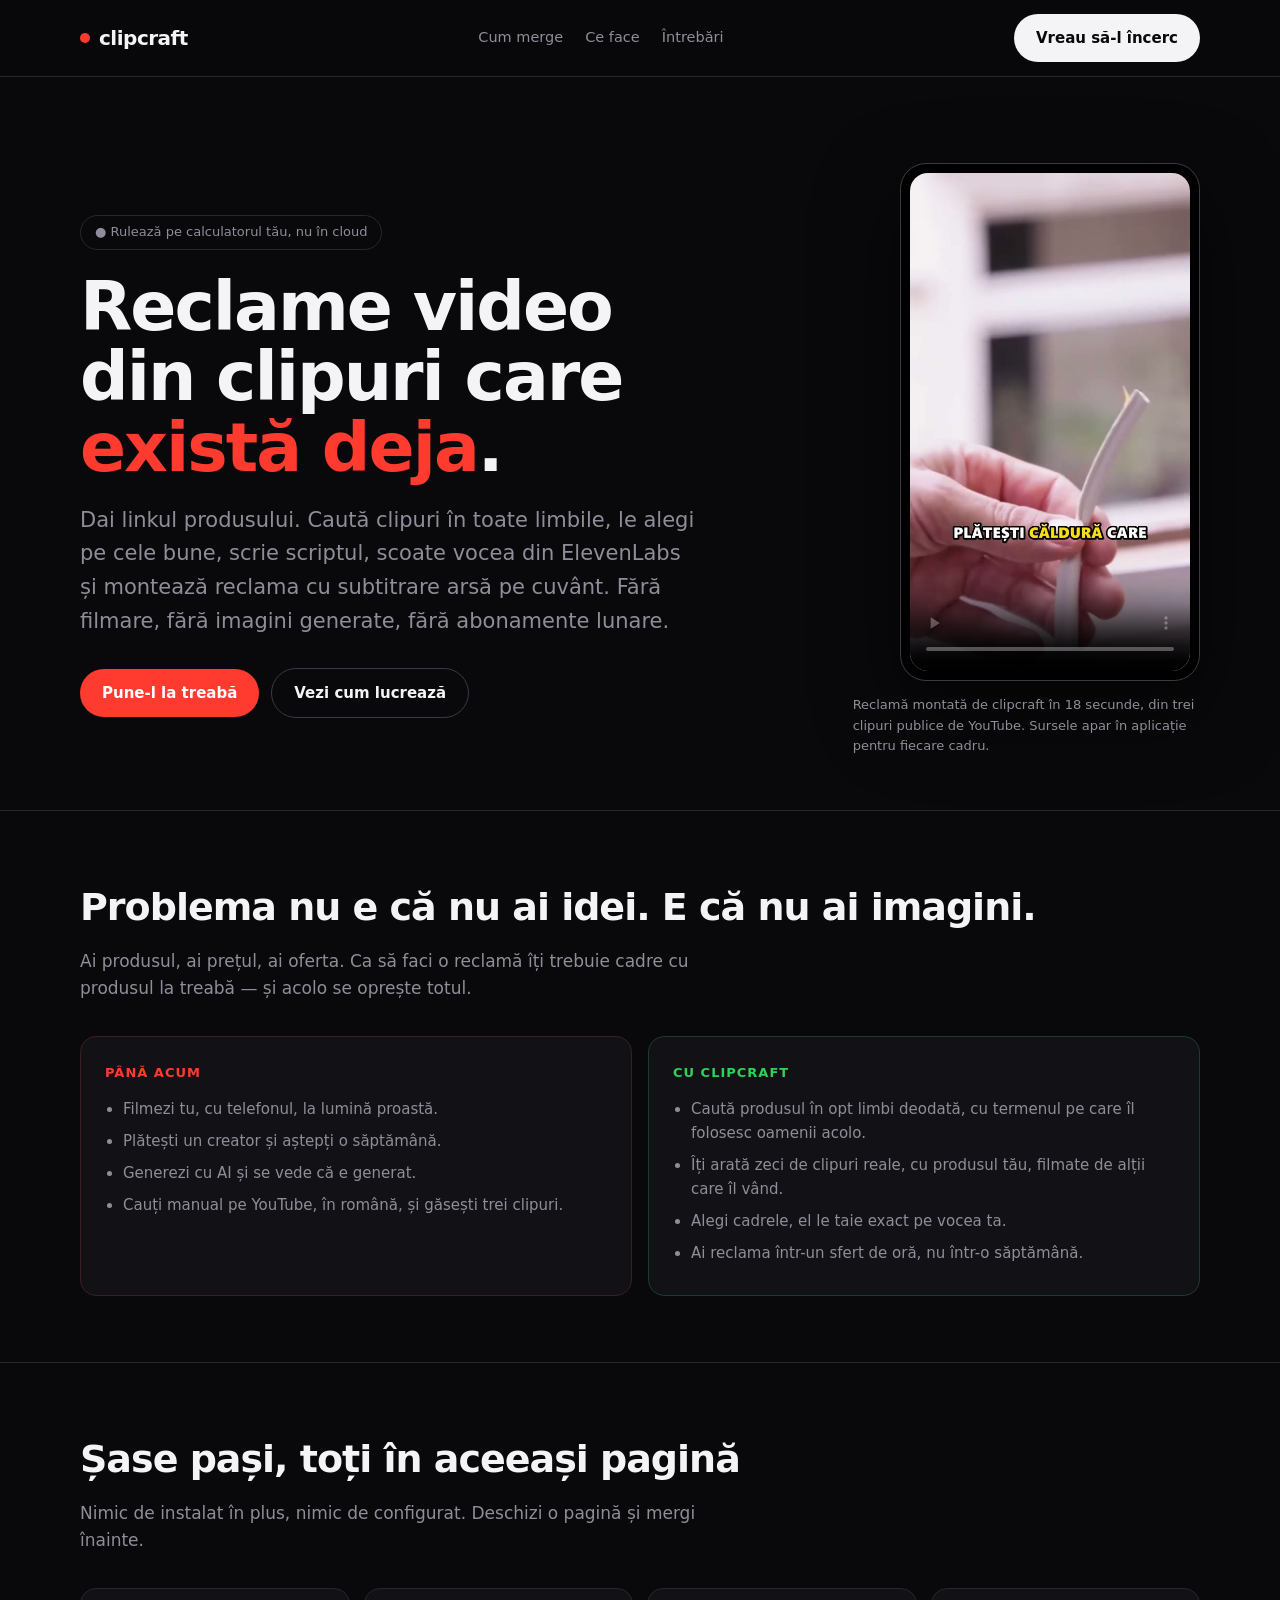
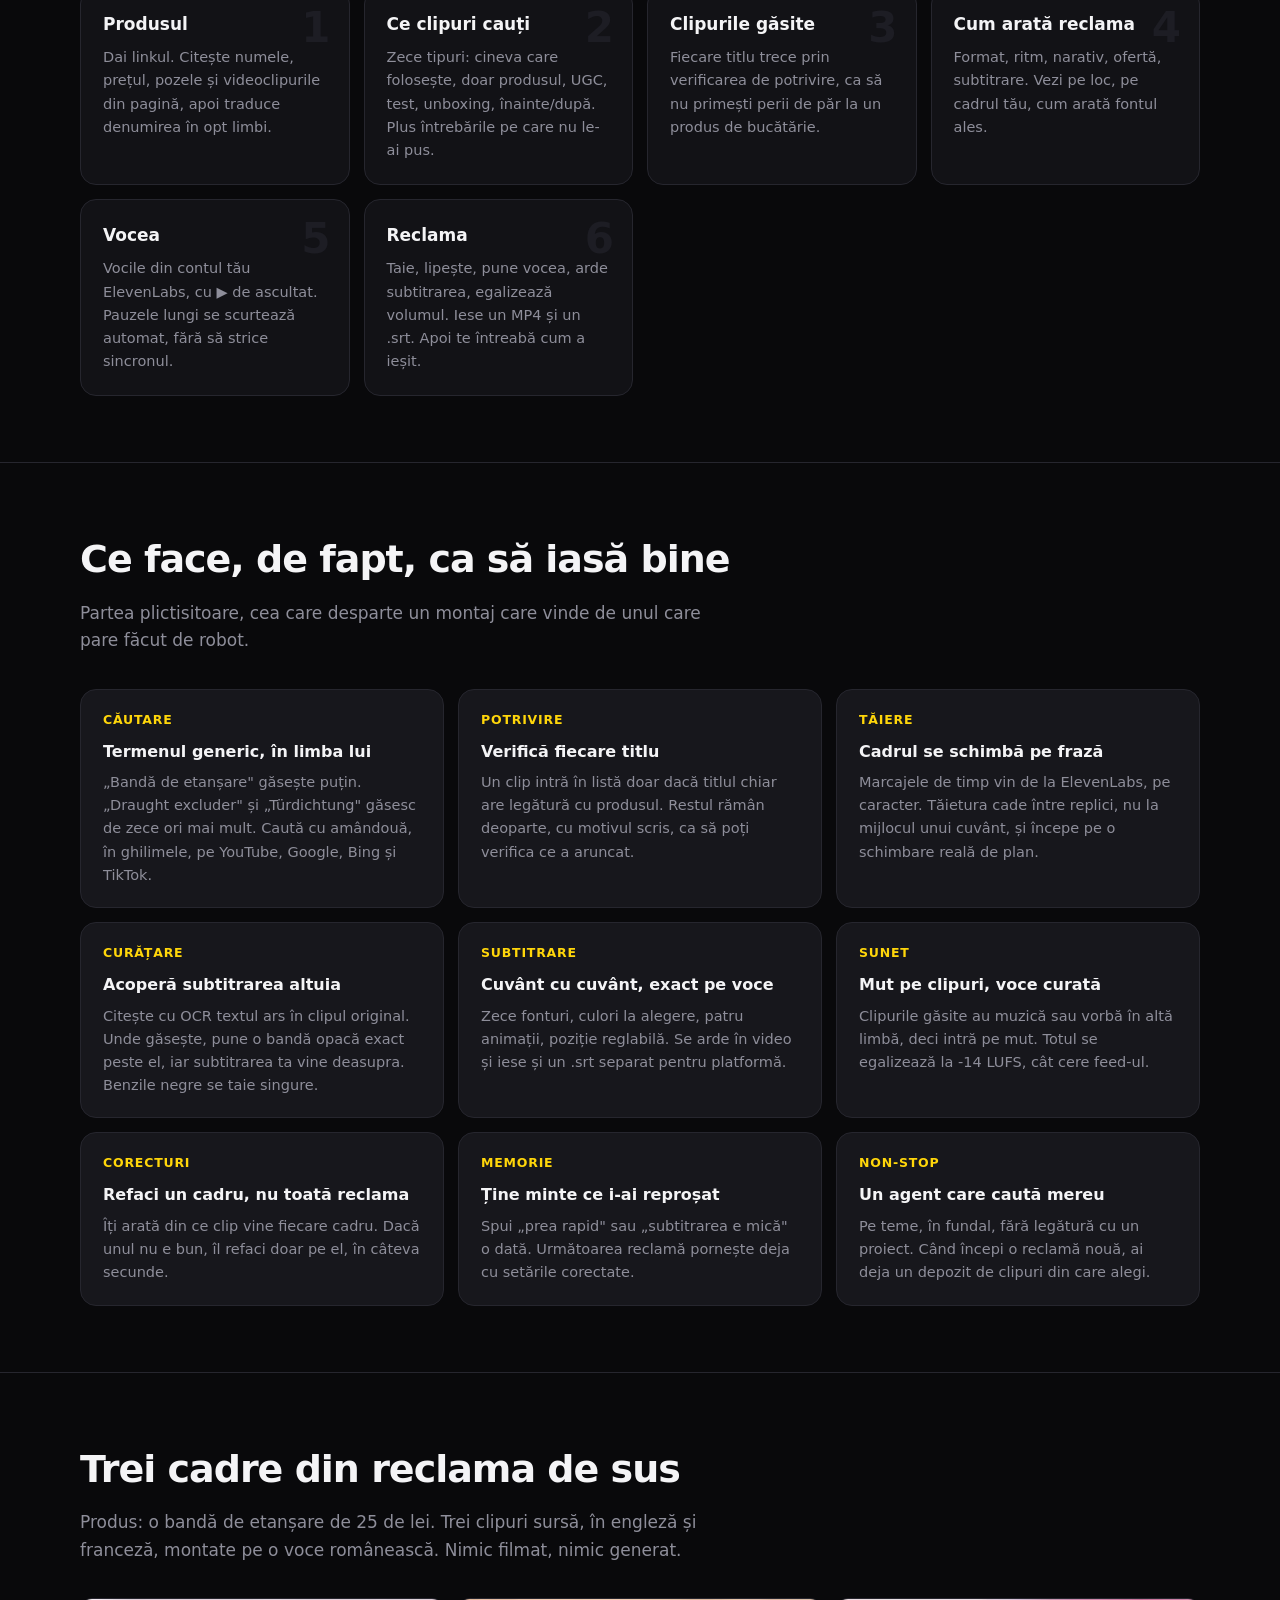
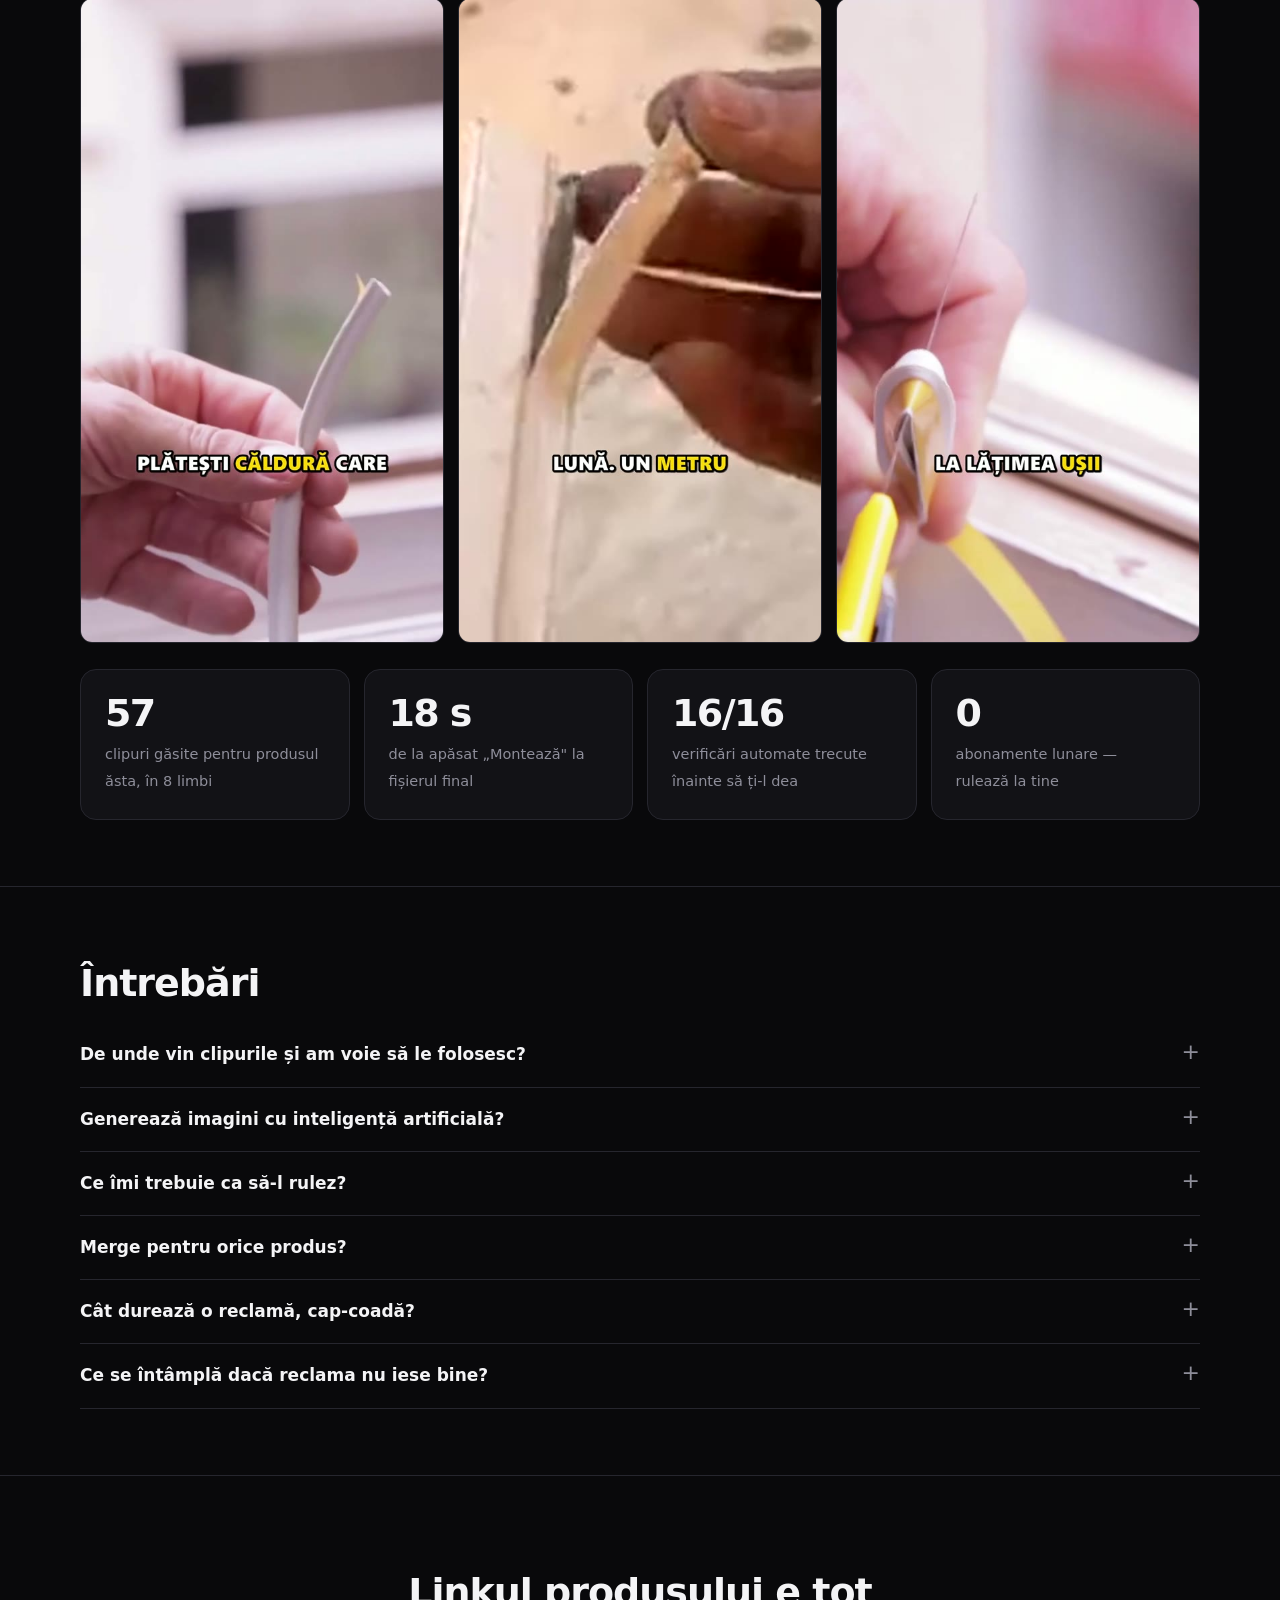
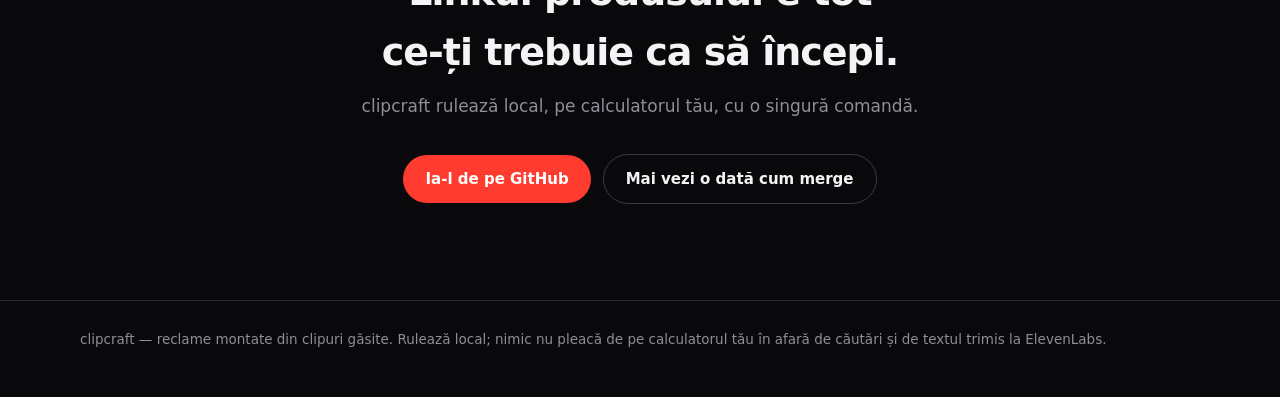
==== index.html @ 127b2d6b "Pagina de prezentare clipcraft Pagina statica: ce face aplicatia, cum merge in sase pasi, reclama de" ====
<!doctype html>
<html lang="ro">
<head>
<meta charset="utf-8" />
<meta name="viewport" content="width=device-width, initial-scale=1" />
<title>clipcraft — reclame video din clipuri care există deja</title>
<meta name="description" content="Dai linkul produsului. Caută clipuri în toate limbile, le alegi, scrie scriptul, scoate vocea din ElevenLabs și montează reclama cu subtitrare arsă. Nu generează imagini: taie și lipește ce există." />
<meta property="og:title" content="clipcraft — reclame video din clipuri care există deja" />
<meta property="og:description" content="De la linkul produsului la reclama montată, în câteva minute. Fără filmare, fără imagini generate." />
<meta property="og:type" content="website" />
<style>
  :root {
    --fundal: #09090b;
    --panou: #121216;
    --panou-2: #17171c;
    --linie: #26262e;
    --linie-tare: #3a3a46;
    --text: #f4f4f6;
    --mut: #8e8e9a;
    --accent: #ff3b30;
    --verde: #30d158;
    --galben: #ffd60a;
    --radius: 16px;
  }
  * { box-sizing: border-box; }
  html { scroll-behavior: smooth; }
  body {
    margin: 0;
    background: var(--fundal);
    color: var(--text);
    font-family: "Segoe UI", system-ui, -apple-system, sans-serif;
    font-size: 17px;
    line-height: 1.6;
    -webkit-font-smoothing: antialiased;
  }
  a { color: inherit; }
  .lat { width: min(1120px, 92vw); margin: 0 auto; }
  header {
    position: sticky; top: 0; z-index: 10;
    backdrop-filter: blur(12px);
    background: rgba(9, 9, 11, 0.82);
    border-bottom: 1px solid var(--linie);
  }
  .bara { display: flex; align-items: center; justify-content: space-between; padding: 14px 0; }
  .marca { font-weight: 800; font-size: 20px; letter-spacing: -0.5px; display: flex; align-items: center; gap: 9px; }
  .punct { width: 10px; height: 10px; border-radius: 50%; background: var(--accent); }
  .nav { display: flex; gap: 22px; font-size: 14.5px; color: var(--mut); }
  .nav a { text-decoration: none; }
  .nav a:hover { color: var(--text); }
  .buton {
    display: inline-block; background: var(--text); color: #09090b; text-decoration: none;
    padding: 12px 22px; border-radius: 999px; font-weight: 700; font-size: 15px; border: 0;
  }
  .buton.rosu { background: var(--accent); color: #fff; }
  .buton.gol { background: transparent; color: var(--text); border: 1px solid var(--linie-tare); }

  .erou { padding: 86px 0 40px; }
  .eticheta {
    display: inline-flex; align-items: center; gap: 8px; font-size: 13px; color: var(--mut);
    border: 1px solid var(--linie); border-radius: 999px; padding: 6px 14px; margin-bottom: 22px;
  }
  h1 {
    font-size: clamp(36px, 6.2vw, 68px); line-height: 1.04; letter-spacing: -2px;
    margin: 0 0 20px; font-weight: 800; max-width: 16ch;
  }
  h1 em { font-style: normal; color: var(--accent); }
  .subtitlu { font-size: clamp(17px, 2.2vw, 21px); color: var(--mut); max-width: 56ch; margin: 0 0 30px; }
  .actiuni { display: flex; gap: 12px; flex-wrap: wrap; align-items: center; }
  .erou-grid { display: grid; grid-template-columns: minmax(0, 1.15fr) minmax(0, 0.85fr); gap: 46px; align-items: center; }
  .telefon {
    border: 1px solid var(--linie-tare); border-radius: 26px; padding: 9px; background: #000;
    box-shadow: 0 30px 80px rgba(0, 0, 0, 0.6); max-width: 300px; margin-left: auto;
  }
  .telefon video { width: 100%; display: block; border-radius: 18px; background: #000; }

  section { padding: 66px 0; border-top: 1px solid var(--linie); }
  h2 { font-size: clamp(26px, 3.6vw, 38px); letter-spacing: -1px; margin: 0 0 10px; font-weight: 800; }
  .intro { color: var(--mut); max-width: 58ch; margin: 0 0 34px; }

  .fata-in-fata { display: grid; grid-template-columns: repeat(auto-fit, minmax(290px, 1fr)); gap: 16px; }
  .cutie { background: var(--panou); border: 1px solid var(--linie); border-radius: var(--radius); padding: 22px 24px; }
  .cutie.rea { border-color: #3b1f1f; }
  .cutie.buna { border-color: #1f3b26; }
  .cutie h3 { margin: 0 0 12px; font-size: 16px; letter-spacing: -0.2px; }
  .cutie ul { margin: 0; padding-left: 18px; color: var(--mut); font-size: 15px; }
  .cutie li { margin-bottom: 8px; }
  .semn { font-size: 13px; text-transform: uppercase; letter-spacing: 1px; font-weight: 700; }
  .rea .semn { color: var(--accent); }
  .buna .semn { color: var(--verde); }

  .pasi { display: grid; grid-template-columns: repeat(auto-fit, minmax(260px, 1fr)); gap: 14px; counter-reset: pas; }
  .pas { background: var(--panou); border: 1px solid var(--linie); border-radius: var(--radius); padding: 22px; position: relative; }
  .pas::before {
    counter-increment: pas; content: counter(pas);
    position: absolute; top: 18px; right: 20px; font-size: 42px; font-weight: 800;
    color: #1d1d24; letter-spacing: -2px; line-height: 1;
  }
  .pas h3 { margin: 0 0 8px; font-size: 17px; }
  .pas p { margin: 0; color: var(--mut); font-size: 14.5px; }

  .functii { display: grid; grid-template-columns: repeat(auto-fit, minmax(270px, 1fr)); gap: 14px; }
  .functie { background: var(--panou-2); border: 1px solid var(--linie); border-radius: var(--radius); padding: 20px 22px; }
  .functie h3 { margin: 0 0 7px; font-size: 16px; }
  .functie p { margin: 0; color: var(--mut); font-size: 14.5px; }
  .functie .cheie { color: var(--galben); font-size: 12.5px; text-transform: uppercase; letter-spacing: 0.8px; font-weight: 700; display: block; margin-bottom: 9px; }

  .cifre { display: grid; grid-template-columns: repeat(auto-fit, minmax(180px, 1fr)); gap: 14px; }
  .cifra { background: var(--panou); border: 1px solid var(--linie); border-radius: var(--radius); padding: 24px; }
  .cifra b { display: block; font-size: 38px; letter-spacing: -1.6px; font-weight: 800; line-height: 1; margin-bottom: 8px; }
  .cifra span { color: var(--mut); font-size: 14.5px; }

  .cadre { display: grid; grid-template-columns: repeat(auto-fit, minmax(170px, 1fr)); gap: 14px; }
  .cadre img { width: 100%; border-radius: 12px; border: 1px solid var(--linie); display: block; }

  details { border-bottom: 1px solid var(--linie); padding: 18px 0; }
  details summary { cursor: pointer; font-weight: 600; font-size: 17px; list-style: none; display: flex; justify-content: space-between; gap: 16px; }
  details summary::-webkit-details-marker { display: none; }
  details summary::after { content: "+"; color: var(--mut); font-weight: 400; font-size: 22px; line-height: 1; }
  details[open] summary::after { content: "–"; }
  details p { color: var(--mut); margin: 12px 0 0; max-width: 72ch; }

  .final { text-align: center; padding: 86px 0 96px; }
  .final h2 { max-width: 20ch; margin-inline: auto; }
  footer { border-top: 1px solid var(--linie); padding: 28px 0 46px; color: var(--mut); font-size: 13.5px; }
  .surse { color: var(--mut); font-size: 13px; margin-top: 14px; max-width: 42ch; margin-left: auto; }
  .surse a { color: #8fb4ff; }

  @media (max-width: 860px) {
    .erou-grid { grid-template-columns: 1fr; gap: 34px; }
    .telefon { margin: 0 auto; }
    .surse { margin-inline: auto; text-align: center; }
    .nav { display: none; }
  }
</style>
</head>
<body>

<header>
  <div class="lat bara">
    <div class="marca"><span class="punct"></span> clipcraft</div>
    <nav class="nav">
      <a href="#cum">Cum merge</a>
      <a href="#ce-face">Ce face</a>
      <a href="#intrebari">Întrebări</a>
    </nav>
    <a class="buton" href="#final">Vreau să-l încerc</a>
  </div>
</header>

<main>
  <div class="lat erou">
    <div class="erou-grid">
      <div>
        <span class="eticheta">● Rulează pe calculatorul tău, nu în cloud</span>
        <h1>Reclame video din clipuri care <em>există deja</em>.</h1>
        <p class="subtitlu">
          Dai linkul produsului. Caută clipuri în toate limbile, le alegi pe cele bune,
          scrie scriptul, scoate vocea din ElevenLabs și montează reclama cu subtitrare
          arsă pe cuvânt. Fără filmare, fără imagini generate, fără abonamente lunare.
        </p>
        <div class="actiuni">
          <a class="buton rosu" href="#final">Pune-l la treabă</a>
          <a class="buton gol" href="#cum">Vezi cum lucrează</a>
        </div>
      </div>
      <div>
        <div class="telefon">
          <video src="media/demo.mp4" controls playsinline preload="metadata" poster="media/cadru-1.0.jpg"></video>
        </div>
        <p class="surse">
          Reclamă montată de clipcraft în 18 secunde, din trei clipuri publice de YouTube.
          Sursele apar în aplicație pentru fiecare cadru.
        </p>
      </div>
    </div>
  </div>

  <section id="problema">
    <div class="lat">
      <h2>Problema nu e că nu ai idei. E că nu ai imagini.</h2>
      <p class="intro">
        Ai produsul, ai prețul, ai oferta. Ca să faci o reclamă îți trebuie cadre cu produsul la treabă —
        și acolo se oprește totul.
      </p>
      <div class="fata-in-fata">
        <div class="cutie rea">
          <h3><span class="semn">Până acum</span></h3>
          <ul>
            <li>Filmezi tu, cu telefonul, la lumină proastă.</li>
            <li>Plătești un creator și aștepți o săptămână.</li>
            <li>Generezi cu AI și se vede că e generat.</li>
            <li>Cauți manual pe YouTube, în română, și găsești trei clipuri.</li>
          </ul>
        </div>
        <div class="cutie buna">
          <h3><span class="semn">Cu clipcraft</span></h3>
          <ul>
            <li>Caută produsul în opt limbi deodată, cu termenul pe care îl folosesc oamenii acolo.</li>
            <li>Îți arată zeci de clipuri reale, cu produsul tău, filmate de alții care îl vând.</li>
            <li>Alegi cadrele, el le taie exact pe vocea ta.</li>
            <li>Ai reclama într-un sfert de oră, nu într-o săptămână.</li>
          </ul>
        </div>
      </div>
    </div>
  </section>

  <section id="cum">
    <div class="lat">
      <h2>Șase pași, toți în aceeași pagină</h2>
      <p class="intro">Nimic de instalat în plus, nimic de configurat. Deschizi o pagină și mergi înainte.</p>
      <div class="pasi">
        <div class="pas">
          <h3>Produsul</h3>
          <p>Dai linkul. Citește numele, prețul, pozele și videoclipurile din pagină, apoi traduce denumirea în opt limbi.</p>
        </div>
        <div class="pas">
          <h3>Ce clipuri cauți</h3>
          <p>Zece tipuri: cineva care folosește, doar produsul, UGC, test, unboxing, înainte/după. Plus întrebările pe care nu le-ai pus.</p>
        </div>
        <div class="pas">
          <h3>Clipurile găsite</h3>
          <p>Fiecare titlu trece prin verificarea de potrivire, ca să nu primești perii de păr la un produs de bucătărie.</p>
        </div>
        <div class="pas">
          <h3>Cum arată reclama</h3>
          <p>Format, ritm, narativ, ofertă, subtitrare. Vezi pe loc, pe cadrul tău, cum arată fontul ales.</p>
        </div>
        <div class="pas">
          <h3>Vocea</h3>
          <p>Vocile din contul tău ElevenLabs, cu ▶ de ascultat. Pauzele lungi se scurtează automat, fără să strice sincronul.</p>
        </div>
        <div class="pas">
          <h3>Reclama</h3>
          <p>Taie, lipește, pune vocea, arde subtitrarea, egalizează volumul. Iese un MP4 și un .srt. Apoi te întreabă cum a ieșit.</p>
        </div>
      </div>
    </div>
  </section>

  <section id="ce-face">
    <div class="lat">
      <h2>Ce face, de fapt, ca să iasă bine</h2>
      <p class="intro">Partea plictisitoare, cea care desparte un montaj care vinde de unul care pare făcut de robot.</p>
      <div class="functii">
        <div class="functie">
          <span class="cheie">Căutare</span>
          <h3>Termenul generic, în limba lui</h3>
          <p>„Bandă de etanșare" găsește puțin. „Draught excluder" și „Türdichtung" găsesc de zece ori mai mult. Caută cu amândouă, în ghilimele, pe YouTube, Google, Bing și TikTok.</p>
        </div>
        <div class="functie">
          <span class="cheie">Potrivire</span>
          <h3>Verifică fiecare titlu</h3>
          <p>Un clip intră în listă doar dacă titlul chiar are legătură cu produsul. Restul rămân deoparte, cu motivul scris, ca să poți verifica ce a aruncat.</p>
        </div>
        <div class="functie">
          <span class="cheie">Tăiere</span>
          <h3>Cadrul se schimbă pe frază</h3>
          <p>Marcajele de timp vin de la ElevenLabs, pe caracter. Tăietura cade între replici, nu la mijlocul unui cuvânt, și începe pe o schimbare reală de plan.</p>
        </div>
        <div class="functie">
          <span class="cheie">Curățare</span>
          <h3>Acoperă subtitrarea altuia</h3>
          <p>Citește cu OCR textul ars în clipul original. Unde găsește, pune o bandă opacă exact peste el, iar subtitrarea ta vine deasupra. Benzile negre se taie singure.</p>
        </div>
        <div class="functie">
          <span class="cheie">Subtitrare</span>
          <h3>Cuvânt cu cuvânt, exact pe voce</h3>
          <p>Zece fonturi, culori la alegere, patru animații, poziție reglabilă. Se arde în video și iese și un .srt separat pentru platformă.</p>
        </div>
        <div class="functie">
          <span class="cheie">Sunet</span>
          <h3>Mut pe clipuri, voce curată</h3>
          <p>Clipurile găsite au muzică sau vorbă în altă limbă, deci intră pe mut. Totul se egalizează la -14 LUFS, cât cere feed-ul.</p>
        </div>
        <div class="functie">
          <span class="cheie">Corecturi</span>
          <h3>Refaci un cadru, nu toată reclama</h3>
          <p>Îți arată din ce clip vine fiecare cadru. Dacă unul nu e bun, îl refaci doar pe el, în câteva secunde.</p>
        </div>
        <div class="functie">
          <span class="cheie">Memorie</span>
          <h3>Ține minte ce i-ai reproșat</h3>
          <p>Spui „prea rapid" sau „subtitrarea e mică" o dată. Următoarea reclamă pornește deja cu setările corectate.</p>
        </div>
        <div class="functie">
          <span class="cheie">Non-stop</span>
          <h3>Un agent care caută mereu</h3>
          <p>Pe teme, în fundal, fără legătură cu un proiect. Când începi o reclamă nouă, ai deja un depozit de clipuri din care alegi.</p>
        </div>
      </div>
    </div>
  </section>

  <section id="dovada">
    <div class="lat">
      <h2>Trei cadre din reclama de sus</h2>
      <p class="intro">
        Produs: o bandă de etanșare de 25 de lei. Trei clipuri sursă, în engleză și franceză,
        montate pe o voce românească. Nimic filmat, nimic generat.
      </p>
      <div class="cadre">
        <img src="media/cadru-1.0.jpg" alt="Prim-plan cu banda de etanșare în mână, cu subtitrare galbenă" />
        <img src="media/cadru-6.0.jpg" alt="Cadru din reclamă cu montajul benzii" />
        <img src="media/cadru-11.0.jpg" alt="Cadru cu tăierea benzii la lățimea ușii" />
      </div>
      <div class="cifre" style="margin-top:26px">
        <div class="cifra"><b>57</b><span>clipuri găsite pentru produsul ăsta, în 8 limbi</span></div>
        <div class="cifra"><b>18 s</b><span>de la apăsat „Montează" la fișierul final</span></div>
        <div class="cifra"><b>16/16</b><span>verificări automate trecute înainte să ți-l dea</span></div>
        <div class="cifra"><b>0</b><span>abonamente lunare — rulează la tine</span></div>
      </div>
    </div>
  </section>

  <section id="intrebari">
    <div class="lat">
      <h2>Întrebări</h2>
      <details>
        <summary>De unde vin clipurile și am voie să le folosesc?</summary>
        <p>
          De pe YouTube, TikTok, din pagina produsului tău sau de la furnizor, și din căutarea web.
          Clipurile aparțin celor care le-au filmat, iar aplicația îți arată mereu sursa și canalul
          pentru fiecare cadru folosit. Cel mai curat, în ordine: videoclipul furnizorului tău,
          ce filmezi singur, materialul pentru care ai primit acordul, apoi restul. Decizia rămâne a ta,
          dar nu o iei pe nevăzute.
        </p>
      </details>
      <details>
        <summary>Generează imagini cu inteligență artificială?</summary>
        <p>
          Nu. Taie și lipește clipuri care există. Singurul lucru generat e vocea, în ElevenLabs,
          cu vocea pe care o alegi tu din contul tău.
        </p>
      </details>
      <details>
        <summary>Ce îmi trebuie ca să-l rulez?</summary>
        <p>
          Node, ffmpeg și yt-dlp — care se instalează o dată — plus o cheie ElevenLabs pentru voce.
          Nu are nicio dependență de npm și nu trimite nimic în cloud: proiectele, clipurile și
          reclamele stau în folderul tău.
        </p>
      </details>
      <details>
        <summary>Merge pentru orice produs?</summary>
        <p>
          Merge bine pentru produse fizice care se văd la treabă: casă, curățenie, bucătărie, auto,
          grădină, animale, scule. Pentru servicii sau software nu are ce să filmeze nimeni, deci
          găsește puțin.
        </p>
      </details>
      <details>
        <summary>Cât durează o reclamă, cap-coadă?</summary>
        <p>
          Căutarea durează două–patru minute, în funcție de câte limbi alegi. Descărcarea clipurilor,
          sub un minut. Vocea, câteva secunde. Montajul, în jur de douăzeci de secunde. Restul timpului
          e al tău: alegi cadrele și scrii scriptul.
        </p>
      </details>
      <details>
        <summary>Ce se întâmplă dacă reclama nu iese bine?</summary>
        <p>
          Te întreabă. Dacă e un singur cadru prost, îl refaci doar pe el. Dacă nu e bună deloc,
          o reface toată, cu alte momente din aceleași clipuri. Iar ce i-ai reproșat rămâne notat și
          schimbă setările cu care pornește data viitoare.
        </p>
      </details>
    </div>
  </section>

  <section class="final" id="final">
    <div class="lat">
      <h2>Linkul produsului e tot ce-ți trebuie ca să începi.</h2>
      <p class="intro" style="margin-inline:auto">
        clipcraft rulează local, pe calculatorul tău, cu o singură comandă.
      </p>
      <div class="actiuni" style="justify-content:center">
        <a class="buton rosu" href="https://github.com/" rel="noreferrer">Ia-l de pe GitHub</a>
        <a class="buton gol" href="#cum">Mai vezi o dată cum merge</a>
      </div>
    </div>
  </section>
</main>

<footer>
  <div class="lat">
    clipcraft — reclame montate din clipuri găsite. Rulează local; nimic nu pleacă de pe calculatorul tău
    în afară de căutări și de textul trimis la ElevenLabs.
  </div>
</footer>

</body>
</html>
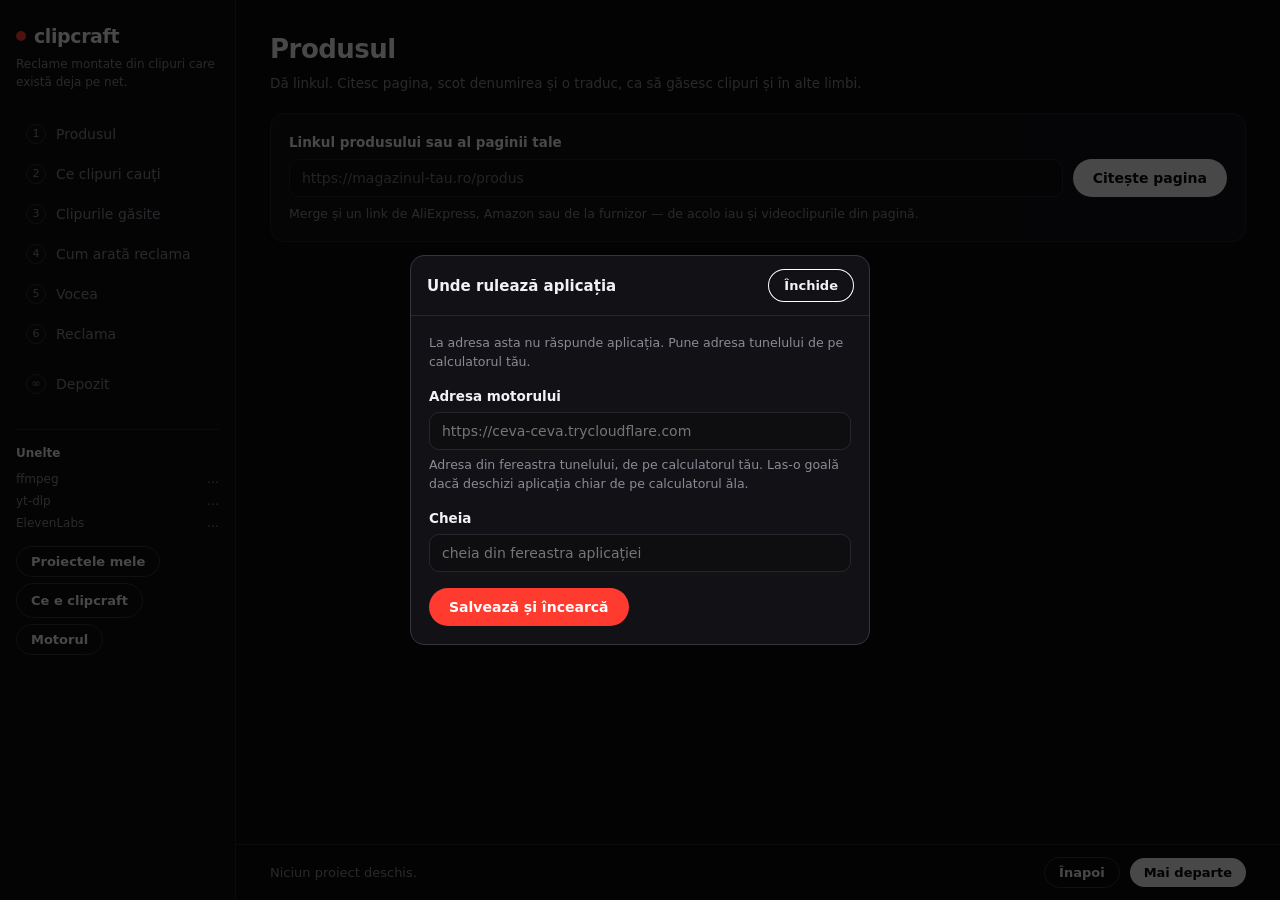
==== commit f9dd26b0: "Interfata aplicatiei, in loc de pagina de prezentare Vercel serveste acum interfata clipcraft, nu o " ====
--- a/index.html
+++ b/index.html
@@ -3,391 +3,504 @@
 <head>
 <meta charset="utf-8" />
 <meta name="viewport" content="width=device-width, initial-scale=1" />
-<title>clipcraft — reclame video din clipuri care există deja</title>
-<meta name="description" content="Dai linkul produsului. Caută clipuri în toate limbile, le alegi, scrie scriptul, scoate vocea din ElevenLabs și montează reclama cu subtitrare arsă. Nu generează imagini: taie și lipește ce există." />
-<meta property="og:title" content="clipcraft — reclame video din clipuri care există deja" />
-<meta property="og:description" content="De la linkul produsului la reclama montată, în câteva minute. Fără filmare, fără imagini generate." />
-<meta property="og:type" content="website" />
-<style>
-  :root {
-    --fundal: #09090b;
-    --panou: #121216;
-    --panou-2: #17171c;
-    --linie: #26262e;
-    --linie-tare: #3a3a46;
-    --text: #f4f4f6;
-    --mut: #8e8e9a;
-    --accent: #ff3b30;
-    --verde: #30d158;
-    --galben: #ffd60a;
-    --radius: 16px;
-  }
-  * { box-sizing: border-box; }
-  html { scroll-behavior: smooth; }
-  body {
-    margin: 0;
-    background: var(--fundal);
-    color: var(--text);
-    font-family: "Segoe UI", system-ui, -apple-system, sans-serif;
-    font-size: 17px;
-    line-height: 1.6;
-    -webkit-font-smoothing: antialiased;
-  }
-  a { color: inherit; }
-  .lat { width: min(1120px, 92vw); margin: 0 auto; }
-  header {
-    position: sticky; top: 0; z-index: 10;
-    backdrop-filter: blur(12px);
-    background: rgba(9, 9, 11, 0.82);
-    border-bottom: 1px solid var(--linie);
-  }
-  .bara { display: flex; align-items: center; justify-content: space-between; padding: 14px 0; }
-  .marca { font-weight: 800; font-size: 20px; letter-spacing: -0.5px; display: flex; align-items: center; gap: 9px; }
-  .punct { width: 10px; height: 10px; border-radius: 50%; background: var(--accent); }
-  .nav { display: flex; gap: 22px; font-size: 14.5px; color: var(--mut); }
-  .nav a { text-decoration: none; }
-  .nav a:hover { color: var(--text); }
-  .buton {
-    display: inline-block; background: var(--text); color: #09090b; text-decoration: none;
-    padding: 12px 22px; border-radius: 999px; font-weight: 700; font-size: 15px; border: 0;
-  }
-  .buton.rosu { background: var(--accent); color: #fff; }
-  .buton.gol { background: transparent; color: var(--text); border: 1px solid var(--linie-tare); }
-
-  .erou { padding: 86px 0 40px; }
-  .eticheta {
-    display: inline-flex; align-items: center; gap: 8px; font-size: 13px; color: var(--mut);
-    border: 1px solid var(--linie); border-radius: 999px; padding: 6px 14px; margin-bottom: 22px;
-  }
-  h1 {
-    font-size: clamp(36px, 6.2vw, 68px); line-height: 1.04; letter-spacing: -2px;
-    margin: 0 0 20px; font-weight: 800; max-width: 16ch;
-  }
-  h1 em { font-style: normal; color: var(--accent); }
-  .subtitlu { font-size: clamp(17px, 2.2vw, 21px); color: var(--mut); max-width: 56ch; margin: 0 0 30px; }
-  .actiuni { display: flex; gap: 12px; flex-wrap: wrap; align-items: center; }
-  .erou-grid { display: grid; grid-template-columns: minmax(0, 1.15fr) minmax(0, 0.85fr); gap: 46px; align-items: center; }
-  .telefon {
-    border: 1px solid var(--linie-tare); border-radius: 26px; padding: 9px; background: #000;
-    box-shadow: 0 30px 80px rgba(0, 0, 0, 0.6); max-width: 300px; margin-left: auto;
-  }
-  .telefon video { width: 100%; display: block; border-radius: 18px; background: #000; }
-
-  section { padding: 66px 0; border-top: 1px solid var(--linie); }
-  h2 { font-size: clamp(26px, 3.6vw, 38px); letter-spacing: -1px; margin: 0 0 10px; font-weight: 800; }
-  .intro { color: var(--mut); max-width: 58ch; margin: 0 0 34px; }
-
-  .fata-in-fata { display: grid; grid-template-columns: repeat(auto-fit, minmax(290px, 1fr)); gap: 16px; }
-  .cutie { background: var(--panou); border: 1px solid var(--linie); border-radius: var(--radius); padding: 22px 24px; }
-  .cutie.rea { border-color: #3b1f1f; }
-  .cutie.buna { border-color: #1f3b26; }
-  .cutie h3 { margin: 0 0 12px; font-size: 16px; letter-spacing: -0.2px; }
-  .cutie ul { margin: 0; padding-left: 18px; color: var(--mut); font-size: 15px; }
-  .cutie li { margin-bottom: 8px; }
-  .semn { font-size: 13px; text-transform: uppercase; letter-spacing: 1px; font-weight: 700; }
-  .rea .semn { color: var(--accent); }
-  .buna .semn { color: var(--verde); }
-
-  .pasi { display: grid; grid-template-columns: repeat(auto-fit, minmax(260px, 1fr)); gap: 14px; counter-reset: pas; }
-  .pas { background: var(--panou); border: 1px solid var(--linie); border-radius: var(--radius); padding: 22px; position: relative; }
-  .pas::before {
-    counter-increment: pas; content: counter(pas);
-    position: absolute; top: 18px; right: 20px; font-size: 42px; font-weight: 800;
-    color: #1d1d24; letter-spacing: -2px; line-height: 1;
-  }
-  .pas h3 { margin: 0 0 8px; font-size: 17px; }
-  .pas p { margin: 0; color: var(--mut); font-size: 14.5px; }
-
-  .functii { display: grid; grid-template-columns: repeat(auto-fit, minmax(270px, 1fr)); gap: 14px; }
-  .functie { background: var(--panou-2); border: 1px solid var(--linie); border-radius: var(--radius); padding: 20px 22px; }
-  .functie h3 { margin: 0 0 7px; font-size: 16px; }
-  .functie p { margin: 0; color: var(--mut); font-size: 14.5px; }
-  .functie .cheie { color: var(--galben); font-size: 12.5px; text-transform: uppercase; letter-spacing: 0.8px; font-weight: 700; display: block; margin-bottom: 9px; }
-
-  .cifre { display: grid; grid-template-columns: repeat(auto-fit, minmax(180px, 1fr)); gap: 14px; }
-  .cifra { background: var(--panou); border: 1px solid var(--linie); border-radius: var(--radius); padding: 24px; }
-  .cifra b { display: block; font-size: 38px; letter-spacing: -1.6px; font-weight: 800; line-height: 1; margin-bottom: 8px; }
-  .cifra span { color: var(--mut); font-size: 14.5px; }
-
-  .cadre { display: grid; grid-template-columns: repeat(auto-fit, minmax(170px, 1fr)); gap: 14px; }
-  .cadre img { width: 100%; border-radius: 12px; border: 1px solid var(--linie); display: block; }
-
-  details { border-bottom: 1px solid var(--linie); padding: 18px 0; }
-  details summary { cursor: pointer; font-weight: 600; font-size: 17px; list-style: none; display: flex; justify-content: space-between; gap: 16px; }
-  details summary::-webkit-details-marker { display: none; }
-  details summary::after { content: "+"; color: var(--mut); font-weight: 400; font-size: 22px; line-height: 1; }
-  details[open] summary::after { content: "–"; }
-  details p { color: var(--mut); margin: 12px 0 0; max-width: 72ch; }
-
-  .final { text-align: center; padding: 86px 0 96px; }
-  .final h2 { max-width: 20ch; margin-inline: auto; }
-  footer { border-top: 1px solid var(--linie); padding: 28px 0 46px; color: var(--mut); font-size: 13.5px; }
-  .surse { color: var(--mut); font-size: 13px; margin-top: 14px; max-width: 42ch; margin-left: auto; }
-  .surse a { color: #8fb4ff; }
-
-  @media (max-width: 860px) {
-    .erou-grid { grid-template-columns: 1fr; gap: 34px; }
-    .telefon { margin: 0 auto; }
-    .surse { margin-inline: auto; text-align: center; }
-    .nav { display: none; }
-  }
-</style>
+<title>clipcraft — reclame din clipuri găsite</title>
+<link rel="stylesheet" href="/static/stil.css" />
 </head>
 <body>
-
-<header>
-  <div class="lat bara">
+<div class="aplicatie">
+  <aside class="rail">
     <div class="marca"><span class="punct"></span> clipcraft</div>
-    <nav class="nav">
-      <a href="#cum">Cum merge</a>
-      <a href="#ce-face">Ce face</a>
-      <a href="#intrebari">Întrebări</a>
-    </nav>
-    <a class="buton" href="#final">Vreau să-l încerc</a>
+    <div class="marca-sub">Reclame montate din clipuri care există deja pe net.</div>
+
+    <ul class="pasi" id="pasi">
+      <li><button data-pas="produs"><span class="numar">1</span> Produsul</button></li>
+      <li><button data-pas="cautare"><span class="numar">2</span> Ce clipuri cauți</button></li>
+      <li><button data-pas="clipuri"><span class="numar">3</span> Clipurile găsite</button></li>
+      <li><button data-pas="montaj"><span class="numar">4</span> Cum arată reclama</button></li>
+      <li><button data-pas="voce"><span class="numar">5</span> Vocea</button></li>
+      <li><button data-pas="reclama"><span class="numar">6</span> Reclama</button></li>
+      <li style="margin-top:10px"><button data-pas="depozit"><span class="numar">∞</span> Depozit</button></li>
+    </ul>
+
+    <div class="rail-jos">
+      <div style="font-weight:600;color:var(--text);margin-bottom:6px">Unelte</div>
+      <div class="unealta"><span>ffmpeg</span><span id="u-ffmpeg">…</span></div>
+      <div class="unealta"><span>yt-dlp</span><span id="u-ytdlp">…</span></div>
+      <div class="unealta"><span>ElevenLabs</span><span id="u-11">…</span></div>
+      <div style="margin-top:12px;display:flex;gap:6px;flex-wrap:wrap"><button class="buton gol mic" id="b-proiecte">Proiectele mele</button><a class="buton gol mic" href="/prezentare" style="text-decoration:none">Ce e clipcraft</a><button class="buton gol mic" id="b-motor">Motorul</button></div>
+    </div>
+  </aside>
+
+  <main class="principal">
+    <!-- 1. PRODUSUL -->
+    <section class="sectiune activa" id="s-produs">
+      <h1>Produsul</h1>
+      <p class="sub">Dă linkul. Citesc pagina, scot denumirea și o traduc, ca să găsesc clipuri și în alte limbi.</p>
+
+      <div class="panou">
+        <label class="eticheta" for="url">Linkul produsului sau al paginii tale</label>
+        <div class="rand">
+          <input type="url" id="url" placeholder="https://magazinul-tau.ro/produs" style="flex:1;min-width:260px" />
+          <button class="buton" id="b-citeste">Citește pagina</button>
+        </div>
+        <p class="mut" style="margin:8px 0 0">Merge și un link de AliExpress, Amazon sau de la furnizor — de acolo iau și videoclipurile din pagină.</p>
+      </div>
+
+      <div id="card-produs"></div>
+
+      <div class="panou" id="panou-denumiri" style="display:none">
+        <h2>Denumirea produsului, în fiecare limbă</h2>
+        <p class="sub">Astea sunt cuvintele cu care caut. Corectează-le — un termen generic bun („draught excluder") aduce de zece ori mai multe clipuri decât numele comercial.</p>
+        <div id="denumiri"></div>
+        <div class="rand" style="margin-top:12px">
+          <select id="limba-noua" style="width:auto"></select>
+          <input type="text" id="termen-nou" placeholder="termenul în limba aleasă" style="flex:1;min-width:200px" />
+          <button class="buton gol mic" id="b-adauga-denumire">Adaugă</button>
+          <button class="buton gol mic" id="b-traduce">Traduce automat</button>
+        </div>
+      </div>
+    </section>
+
+    <!-- 2. CE CLIPURI CAUȚI -->
+    <section class="sectiune" id="s-cautare">
+      <h1>Ce fel de clipuri cauți</h1>
+      <p class="sub">Alege tipurile. Pentru fiecare tip caut separat, în fiecare limbă pe care o ai mai sus.</p>
+
+      <div class="panou">
+        <div class="carduri" id="tipuri"></div>
+      </div>
+
+      <div class="panou">
+        <h2>Întrebări pe care nu le-ai pus</h2>
+        <p class="sub">Nu se pot garanta dintr-un titlu, dar urcă în listă clipurile care se potrivesc și le ascund pe cele care clar nu.</p>
+        <div class="coloane c3">
+          <div>
+            <label class="eticheta" for="f-oameni">Oameni în cadru</label>
+            <select id="f-oameni">
+              <option value="">Nu contează</option>
+              <option value="cu">Cu oameni, să se vadă reacția</option>
+              <option value="fara">Fără oameni, doar produsul</option>
+            </select>
+          </div>
+          <div>
+            <label class="eticheta" for="f-orientare">Orientare</label>
+            <select id="f-orientare">
+              <option value="">Nu contează</option>
+              <option value="vertical">Vertical (telefon)</option>
+              <option value="orizontal">Orizontal (se taie la 9:16)</option>
+            </select>
+          </div>
+          <div>
+            <label class="eticheta" for="f-durata">Lungimea clipului sursă</label>
+            <select id="f-durata">
+              <option value="">Orice lungime</option>
+              <option value="scurt">Sub 1 minut</option>
+              <option value="mediu">1–5 minute</option>
+              <option value="lung">Peste 5 minute</option>
+            </select>
+          </div>
+          <div>
+            <label class="eticheta" for="f-loc">Unde se petrece</label>
+            <select id="f-loc">
+              <option value="">Nu contează</option>
+              <option value="casa">În casă</option>
+              <option value="afara">Afară</option>
+            </select>
+          </div>
+          <div>
+            <label class="eticheta" for="f-text">Text pe ecran</label>
+            <select id="f-text">
+              <option value="">Nu contează</option>
+              <option value="curat">Prefer curat, fără text și fără logo mare</option>
+            </select>
+          </div>
+          <div>
+            <label class="eticheta" for="f-vechime">Cât de recent</label>
+            <select id="f-vechime">
+              <option value="">Nu contează</option>
+              <option value="nou">Prefer clipuri noi</option>
+            </select>
+          </div>
+        </div>
+      </div>
+
+      <div class="panou">
+        <h2>Ca să nu-ți mai dau alt produs</h2>
+        <p class="sub">Verific fiecare titlu înainte să-l pun în listă. Aici îi spun ce trebuie să conțină și ce nu.</p>
+        <div class="coloane c2">
+          <div>
+            <label class="eticheta" for="c-obligatorii">Trebuie să apară <span class="optional">unul dintre ele</span></label>
+            <input type="text" id="c-obligatorii" placeholder="perie, scrubber, curatare" />
+          </div>
+          <div>
+            <label class="eticheta" for="c-interzise">Nu are voie să apară</label>
+            <input type="text" id="c-interzise" placeholder="par, hair, covoare, masina" />
+          </div>
+        </div>
+        <label class="eticheta" for="c-prag">Cât de strict <span class="mono" id="et-prag"></span></label>
+        <input type="range" id="c-prag" min="0" max="80" step="5" />
+        <p class="mut">Strict = mai puține clipuri, dar toate despre produsul tău. Larg = mai multe, cu gunoi printre ele.</p>
+      </div>
+
+      <div class="panou">
+        <label class="eticheta">Unde caut</label>
+        <div class="pastile" id="surse"></div>
+        <p class="mut" style="margin:10px 0 0">Facebook Ad Library, Instagram și alte surse închise le aduce Claude, cu <code>cli.mjs adauga-clipuri</code>. Apar în aceeași listă.</p>
+        <div class="rand" style="margin-top:14px">
+          <button class="buton rosu" id="b-cauta">Caută clipuri</button>
+          <span class="mut" id="estimare-cautare"></span>
+        </div>
+        <div id="progres-cautare" style="display:none">
+          <div class="bara"><i style="width:0%"></i></div>
+          <div class="jurnal"></div>
+        </div>
+      </div>
+    </section>
+
+    <!-- 3. CLIPURILE -->
+    <section class="sectiune" id="s-clipuri">
+      <h1>Clipurile găsite</h1>
+      <p class="sub" id="sub-clipuri">Alege-le pe cele care intră în reclamă. Ordinea în care le alegi e ordinea din montaj.</p>
+
+      <div class="filtre">
+        <select id="fc-sursa"><option value="">Toate sursele</option></select>
+        <select id="fc-limba"><option value="">Toate limbile</option></select>
+        <select id="fc-tip"><option value="">Toate tipurile</option></select>
+        <select id="fc-sortare">
+          <option value="scor">Sortare: cât de potrivit</option>
+          <option value="vizualizari">Sortare: vizualizări</option>
+          <option value="durata">Sortare: durată</option>
+        </select>
+        <label class="pastila mica"><input type="checkbox" id="fc-alese" /> doar alesele</label>
+        <span class="mut" id="numar-clipuri"></span>
+      </div>
+
+      <div class="clipuri" id="lista-clipuri"></div>
+      <p class="semn-drept">Clipurile aparțin celor care le-au filmat. Vezi sursa și canalul pe fiecare card; tu decizi ce folosești într-o reclamă plătită.</p>
+    </section>
+
+    <!-- 4. MONTAJUL -->
+    <section class="sectiune" id="s-montaj">
+      <h1>Cum arată reclama</h1>
+      <p class="sub">Aici nu se generează imagini. Se taie clipurile alese pe vocea ta, în ritmul ales.</p>
+
+      <div class="panou">
+        <div class="coloane c4">
+          <div>
+            <label class="eticheta" for="b-format">Format</label>
+            <select id="b-format"></select>
+          </div>
+          <div>
+            <label class="eticheta" for="b-ritm">Ritm</label>
+            <select id="b-ritm"></select>
+          </div>
+          <div>
+            <label class="eticheta" for="b-incadrare">Încadrare</label>
+            <select id="b-incadrare">
+              <option value="taie">Taie la format (plin ecran)</option>
+              <option value="fundal-blurat">Fundal blurat, clipul întreg</option>
+            </select>
+          </div>
+          <div>
+            <label class="eticheta" for="b-durata">Durata țintă <span class="optional">secunde</span></label>
+            <input type="number" id="b-durata" min="8" max="60" step="1" />
+          </div>
+        </div>
+      </div>
+
+      <div class="panou">
+        <h2>Narativul</h2>
+        <p class="sub">Unghiul poveștii. Dacă nu alegi, merge pe problemă → soluție.</p>
+        <div class="carduri" id="narative"></div>
+      </div>
+
+      <div class="panou">
+        <label class="eticheta">Cum începe reclama</label>
+        <div class="pastile" id="hookuri"></div>
+
+        <label class="eticheta">Oferta din magazin <span class="optional">opțional</span></label>
+        <div class="pastile" id="oferte"></div>
+        <input type="text" id="b-oferta-proprie" placeholder="sau scrie tu oferta: -30% până duminică" style="margin-top:8px" />
+        <p class="mut" style="margin:8px 0 0">Bifează doar ofertele reale. Prețul nu e spus în voce.</p>
+      </div>
+
+      <div class="panou">
+        <h2>Sunetul</h2>
+        <div class="coloane c3">
+          <div>
+            <label class="eticheta" for="b-sunet">Sunetul din clipuri</label>
+            <select id="b-sunet">
+              <option value="tacut">Tăcut de tot (recomandat)</option>
+              <option value="sub-voce">Ușor, sub voce</option>
+              <option value="pastrat">Păstrat, se aude</option>
+            </select>
+          </div>
+          <div>
+            <label class="eticheta" for="b-pauze">Pauzele din voce</label>
+            <select id="b-pauze"></select>
+          </div>
+          <div>
+            <label class="eticheta" for="b-muzica">Muzică</label>
+            <select id="b-muzica"><option value="fara">Fără muzică</option></select>
+          </div>
+        </div>
+        <p class="mut" style="margin:8px 0 0">Clipurile găsite au sunetul lor, în altă limbă sau cu muzică — de aia implicit sunt pe mut. Pui fișiere .mp3 în folderul <code>muzica\</code> și apar aici.</p>
+      </div>
+
+      <div class="panou">
+        <h2>Curățarea clipurilor</h2>
+        <div class="pastile">
+          <label class="pastila"><input type="checkbox" id="b-acopera" /> Acoperă subtitrarea arsă din original</label>
+          <label class="pastila"><input type="checkbox" id="b-benzi" /> Taie benzile negre</label>
+          <label class="pastila"><input type="checkbox" id="b-miscare" /> Mișcare lentă în cadrele statice</label>
+        </div>
+        <p class="mut" style="margin:10px 0 0">Caut text ars în fiecare clip descărcat. Unde găsesc, pun o bandă opacă exact peste el, iar subtitrarea noastră vine deasupra.</p>
+      </div>
+
+      <div class="panou">
+        <h2>Subtitrarea (CC)</h2>
+        <p class="sub">Se arde în video și iese și un .srt separat. Momentele vin de la ElevenLabs, deci sunt exacte pe cuvânt.</p>
+        <div class="rezultat" style="grid-template-columns:minmax(0,1fr) minmax(0,260px)">
+          <div>
+            <div class="coloane c3">
+              <div>
+                <label class="eticheta" for="b-sub-stil">Preset</label>
+                <select id="b-sub-stil"></select>
+              </div>
+              <div>
+                <label class="eticheta" for="b-sub-font">Font</label>
+                <select id="b-sub-font"></select>
+              </div>
+              <div>
+                <label class="eticheta" for="b-sub-animatie">Animație</label>
+                <select id="b-sub-animatie"></select>
+              </div>
+              <div>
+                <label class="eticheta" for="b-sub-marime">Mărime <span class="mono" id="et-marime"></span></label>
+                <input type="range" id="b-sub-marime" min="40" max="130" step="2" />
+              </div>
+              <div>
+                <label class="eticheta" for="b-sub-pozitie">Înălțime pe ecran <span class="mono" id="eticheta-pozitie"></span></label>
+                <input type="range" id="b-sub-pozitie" min="20" max="92" step="1" />
+              </div>
+              <div>
+                <label class="eticheta" for="b-sub-cuvinte">Cuvinte pe replică <span class="mono" id="et-cuvinte"></span></label>
+                <input type="range" id="b-sub-cuvinte" min="1" max="9" step="1" />
+              </div>
+              <div>
+                <label class="eticheta" for="b-sub-culoare">Culoarea textului</label>
+                <input type="color" id="b-sub-culoare" style="height:40px;padding:4px" />
+              </div>
+              <div>
+                <label class="eticheta" for="b-sub-activ">Culoarea cuvântului rostit</label>
+                <input type="color" id="b-sub-activ" style="height:40px;padding:4px" />
+              </div>
+              <div>
+                <label class="eticheta" for="b-sub-contur">Contur <span class="mono" id="et-contur"></span></label>
+                <input type="range" id="b-sub-contur" min="0" max="14" step="1" />
+              </div>
+            </div>
+            <div class="pastile" style="margin-top:14px">
+              <label class="pastila"><input type="checkbox" id="b-sub-activa" /> subtitrare pornită</label>
+              <label class="pastila"><input type="checkbox" id="b-sub-caps" /> MAJUSCULE</label>
+              <label class="pastila"><input type="checkbox" id="b-sub-cuvant" /> cuvânt cu cuvânt</label>
+              <label class="pastila"><input type="checkbox" id="b-sub-cutie" /> bară în spate</label>
+            </div>
+          </div>
+          <div>
+            <label class="eticheta">Cum arată, pe cadrul tău</label>
+            <img id="previz-sub" alt="" style="width:100%;border-radius:10px;border:1px solid var(--linie);background:#000;min-height:180px;object-fit:contain" />
+            <button class="buton gol mic" id="b-previz" style="margin-top:8px">Arată-mi din nou</button>
+            <p class="mut" id="previz-stare"></p>
+          </div>
+        </div>
+      </div>
+
+      <div class="panou">
+        <h2>Ce vrei să scoatem în evidență <span class="optional">opțional</span></h2>
+        <div class="coloane c2">
+          <div><label class="eticheta" for="b-public">Publicul</label><input type="text" id="b-public" placeholder="femei de 40+ cu casă la curte" /></div>
+          <div><label class="eticheta" for="b-problema">Problema principală</label><input type="text" id="b-problema" placeholder="trage aerul pe sub ușă" /></div>
+          <div><label class="eticheta" for="b-accent">Accent pe</label><input type="text" id="b-accent" placeholder="se montează în două minute" /></div>
+          <div><label class="eticheta" for="b-cta">Finalul (CTA)</label><input type="text" id="b-cta" placeholder="Link în descriere." /></div>
+        </div>
+        <label class="eticheta" for="b-arata">Trebuie neapărat să se vadă</label>
+        <textarea id="b-arata" placeholder="banda montată pe ușă, prim-plan"></textarea>
+        <label class="eticheta" for="b-evita">Nu voie — cuvinte sau afirmații</label>
+        <textarea id="b-evita" placeholder="livrare rapidă&#10;numele concurenței"></textarea>
+      </div>
+
+      <div class="panou">
+        <h2>Scriptul</h2>
+        <p class="sub">O replică pe linie. Fiecare replică primește cadrul ei, deci ordinea replicilor e ordinea imaginilor.</p>
+        <div class="pastile" style="margin-bottom:10px">
+          <button class="pastila" id="b-script-auto">Scrie-l aplicația</button>
+          <button class="pastila" id="b-script-claude">Îl scrie Claude</button>
+        </div>
+        <textarea id="script" style="min-height:150px" placeholder="Plătești căldură care iese pe sub ușă.&#10;Un metru de bandă rezolvă tot.&#10;Link în descriere."></textarea>
+        <div class="rand" style="margin-top:10px">
+          <button class="buton gol mic" id="b-salveaza-script">Salvează scriptul</button>
+          <span class="mut" id="verificare-script"></span>
+        </div>
+      </div>
+    </section>
+
+    <!-- 5. VOCEA -->
+    <section class="sectiune" id="s-voce">
+      <h1>Vocea</h1>
+      <p class="sub">Apasă ▶ ca să asculți cum sună. Vocile active sunt cele pe care le-ai păstrat în cont.</p>
+
+      <div class="panou">
+        <div class="rand intre" style="margin-bottom:12px">
+          <div class="pastile">
+            <button class="pastila aleasa" data-filtru-voce="active">Doar active</button>
+            <button class="pastila" data-filtru-voce="ro">Românești</button>
+            <button class="pastila" data-filtru-voce="toate">Toate</button>
+          </div>
+          <button class="buton gol mic" id="b-reimprospateaza-voci">Reîncarcă din ElevenLabs</button>
+        </div>
+        <div class="voci" id="voci"></div>
+      </div>
+
+      <div class="panou">
+        <h2>Cum vorbește</h2>
+        <div class="coloane c4">
+          <div>
+            <label class="eticheta" for="v-model">Model</label>
+            <select id="v-model"></select>
+          </div>
+          <div>
+            <label class="eticheta">Stabilitate <span class="mono" id="et-stabilitate"></span></label>
+            <input type="range" id="v-stabilitate" min="0" max="100" step="1" />
+          </div>
+          <div>
+            <label class="eticheta">Asemănare <span class="mono" id="et-asemanare"></span></label>
+            <input type="range" id="v-asemanare" min="0" max="100" step="1" />
+          </div>
+          <div>
+            <label class="eticheta">Expresivitate <span class="mono" id="et-stil"></span></label>
+            <input type="range" id="v-stil" min="0" max="100" step="1" />
+          </div>
+        </div>
+        <div class="rand" style="margin-top:16px">
+          <button class="buton rosu" id="b-voce">Generează vocea</button>
+          <audio id="audio-voce" controls style="display:none;flex:1;min-width:220px"></audio>
+          <span class="mut" id="stare-voce"></span>
+        </div>
+      </div>
+    </section>
+
+    <!-- 6. RECLAMA -->
+    <section class="sectiune" id="s-reclama">
+      <h1>Reclama</h1>
+      <p class="sub">Descarc clipurile alese, le tai pe voce, ard subtitrarea și egalizez volumul.</p>
+
+      <div class="panou">
+        <div class="rand">
+          <button class="buton rosu" id="b-monteaza">Montează reclama</button>
+          <button class="buton gol" id="b-descarca-clipuri">Doar descarcă clipurile</button>
+          <span class="eticheta-stare" id="eticheta-stare">neînceput</span>
+        </div>
+        <div class="bara" style="margin-top:14px"><i id="bara-montaj" style="width:0%"></i></div>
+        <div class="jurnal" id="jurnal-montaj">Jurnalul apare aici.</div>
+      </div>
+
+      <div id="rezultat"></div>
+
+      <div class="panou" id="panou-feedback" style="display:none">
+        <h2>Cum a ieșit?</h2>
+        <p class="sub">Spune-mi pe față. Ce-mi zici aici schimbă și reclama asta, și setările cu care pornește următoarea.</p>
+        <div class="pastile">
+          <button class="buton rosu mic" id="b-fb-bun">E bună, o iau așa</button>
+          <button class="buton gol mic" id="b-fb-cadru">Un cadru nu e bun</button>
+          <button class="buton gol mic" id="b-fb-tot">N-a ieșit, mai încearcă</button>
+        </div>
+
+        <div id="fb-detalii" style="display:none;margin-top:16px">
+          <label class="eticheta">Ce anume n-a mers? <span class="optional">bifează tot ce se potrivește</span></label>
+          <div class="pastile" id="fb-motive"></div>
+          <label class="eticheta" for="fb-text">Spune-mi mai exact <span class="optional">opțional, dar ajută cel mai mult</span></label>
+          <textarea id="fb-text" placeholder="ex. cadrul 2 arată alt produs; vocea sună a robot la final; prea multe tăieturi la început"></textarea>
+          <div class="rand" style="margin-top:10px">
+            <button class="buton" id="b-fb-trimite">Trimite și refă</button>
+            <span class="mut" id="fb-stare"></span>
+          </div>
+        </div>
+
+        <div id="fb-cadre" style="display:none;margin-top:16px">
+          <label class="eticheta">Care cadru? Apasă pe el și îl refac doar pe ăla.</label>
+          <div class="clipuri" id="lista-cadre"></div>
+        </div>
+      </div>
+    </section>
+      <!-- DEPOZIT -->
+    <section class="sectiune" id="s-depozit">
+      <h1>Depozit</h1>
+      <p class="sub">Agentul caută non-stop, pe teme, fără legătură cu un proiect anume. Ce găsește stă aici până îți trebuie.</p>
+
+      <div class="panou">
+        <div class="rand intre">
+          <div>
+            <div class="rand" style="gap:8px">
+              <span class="eticheta-stare" id="stare-agent">oprit</span>
+              <span class="mut" id="rezumat-agent"></span>
+            </div>
+          </div>
+          <div class="rand">
+            <select id="veghe-pauza" style="width:auto">
+              <option value="10">la 10 minute</option>
+              <option value="20" selected>la 20 de minute</option>
+              <option value="60">la o oră</option>
+              <option value="180">la 3 ore</option>
+            </select>
+            <button class="buton mic" id="b-veghe">Pornește agentul</button>
+            <button class="buton gol mic" id="b-veghe-acum">Caută o dată acum</button>
+          </div>
+        </div>
+        <div class="jurnal" id="jurnal-agent" style="margin-top:12px">Niciun jurnal încă.</div>
+      </div>
+
+      <div class="filtre">
+        <select id="dep-tema"><option value="">Toate temele</option></select>
+        <label class="pastila mica"><input type="checkbox" id="dep-noi" /> doar nefolosite</label>
+        <button class="buton gol mic" id="b-dep-trimite">Trimite alesele în proiectul deschis</button>
+        <span class="mut" id="dep-numar"></span>
+      </div>
+
+      <div class="clipuri" id="lista-depozit"></div>
+    </section>
+  </main>
+</div>
+
+<div class="bara-jos">
+  <div class="stare" id="stare-jos">Niciun proiect deschis.</div>
+  <div class="rand">
+    <button class="buton gol mic" id="b-inapoi">Înapoi</button>
+    <button class="buton mic" id="b-inainte">Mai departe</button>
   </div>
-</header>
-
-<main>
-  <div class="lat erou">
-    <div class="erou-grid">
-      <div>
-        <span class="eticheta">● Rulează pe calculatorul tău, nu în cloud</span>
-        <h1>Reclame video din clipuri care <em>există deja</em>.</h1>
-        <p class="subtitlu">
-          Dai linkul produsului. Caută clipuri în toate limbile, le alegi pe cele bune,
-          scrie scriptul, scoate vocea din ElevenLabs și montează reclama cu subtitrare
-          arsă pe cuvânt. Fără filmare, fără imagini generate, fără abonamente lunare.
-        </p>
-        <div class="actiuni">
-          <a class="buton rosu" href="#final">Pune-l la treabă</a>
-          <a class="buton gol" href="#cum">Vezi cum lucrează</a>
-        </div>
-      </div>
-      <div>
-        <div class="telefon">
-          <video src="media/demo.mp4" controls playsinline preload="metadata" poster="media/cadru-1.0.jpg"></video>
-        </div>
-        <p class="surse">
-          Reclamă montată de clipcraft în 18 secunde, din trei clipuri publice de YouTube.
-          Sursele apar în aplicație pentru fiecare cadru.
-        </p>
-      </div>
+</div>
+
+<dialog id="dialog">
+  <div class="cap"><strong id="dialog-titlu">Previzualizare</strong><button class="buton gol mic" id="b-inchide-dialog">Închide</button></div>
+  <div class="corp" id="dialog-corp"></div>
+</dialog>
+
+<dialog id="dialog-motor" style="max-width:min(460px,92vw)">
+  <div class="cap"><strong>Unde rulează aplicația</strong><button class="buton gol mic" id="b-motor-inchide">Închide</button></div>
+  <div class="corp" style="padding:18px">
+    <p class="mut" id="motor-mesaj" style="margin-top:0"></p>
+    <label class="eticheta" for="motor-baza">Adresa motorului</label>
+    <input type="text" id="motor-baza" autocomplete="off" autocapitalize="off" spellcheck="false" placeholder="https://ceva-ceva.trycloudflare.com" />
+    <p class="mut" style="margin:6px 0 0">Adresa din fereastra tunelului, de pe calculatorul tău. Las-o goală dacă deschizi aplicația chiar de pe calculatorul ăla.</p>
+    <label class="eticheta" for="motor-cheie">Cheia</label>
+    <input type="text" id="motor-cheie" autocomplete="off" autocapitalize="off" spellcheck="false" placeholder="cheia din fereastra aplicației" />
+    <div class="rand" style="margin-top:16px">
+      <button class="buton rosu" id="b-motor-salveaza">Salvează și încearcă</button>
+      <span class="mut" id="motor-stare"></span>
     </div>
   </div>
-
-  <section id="problema">
-    <div class="lat">
-      <h2>Problema nu e că nu ai idei. E că nu ai imagini.</h2>
-      <p class="intro">
-        Ai produsul, ai prețul, ai oferta. Ca să faci o reclamă îți trebuie cadre cu produsul la treabă —
-        și acolo se oprește totul.
-      </p>
-      <div class="fata-in-fata">
-        <div class="cutie rea">
-          <h3><span class="semn">Până acum</span></h3>
-          <ul>
-            <li>Filmezi tu, cu telefonul, la lumină proastă.</li>
-            <li>Plătești un creator și aștepți o săptămână.</li>
-            <li>Generezi cu AI și se vede că e generat.</li>
-            <li>Cauți manual pe YouTube, în română, și găsești trei clipuri.</li>
-          </ul>
-        </div>
-        <div class="cutie buna">
-          <h3><span class="semn">Cu clipcraft</span></h3>
-          <ul>
-            <li>Caută produsul în opt limbi deodată, cu termenul pe care îl folosesc oamenii acolo.</li>
-            <li>Îți arată zeci de clipuri reale, cu produsul tău, filmate de alții care îl vând.</li>
-            <li>Alegi cadrele, el le taie exact pe vocea ta.</li>
-            <li>Ai reclama într-un sfert de oră, nu într-o săptămână.</li>
-          </ul>
-        </div>
-      </div>
-    </div>
-  </section>
-
-  <section id="cum">
-    <div class="lat">
-      <h2>Șase pași, toți în aceeași pagină</h2>
-      <p class="intro">Nimic de instalat în plus, nimic de configurat. Deschizi o pagină și mergi înainte.</p>
-      <div class="pasi">
-        <div class="pas">
-          <h3>Produsul</h3>
-          <p>Dai linkul. Citește numele, prețul, pozele și videoclipurile din pagină, apoi traduce denumirea în opt limbi.</p>
-        </div>
-        <div class="pas">
-          <h3>Ce clipuri cauți</h3>
-          <p>Zece tipuri: cineva care folosește, doar produsul, UGC, test, unboxing, înainte/după. Plus întrebările pe care nu le-ai pus.</p>
-        </div>
-        <div class="pas">
-          <h3>Clipurile găsite</h3>
-          <p>Fiecare titlu trece prin verificarea de potrivire, ca să nu primești perii de păr la un produs de bucătărie.</p>
-        </div>
-        <div class="pas">
-          <h3>Cum arată reclama</h3>
-          <p>Format, ritm, narativ, ofertă, subtitrare. Vezi pe loc, pe cadrul tău, cum arată fontul ales.</p>
-        </div>
-        <div class="pas">
-          <h3>Vocea</h3>
-          <p>Vocile din contul tău ElevenLabs, cu ▶ de ascultat. Pauzele lungi se scurtează automat, fără să strice sincronul.</p>
-        </div>
-        <div class="pas">
-          <h3>Reclama</h3>
-          <p>Taie, lipește, pune vocea, arde subtitrarea, egalizează volumul. Iese un MP4 și un .srt. Apoi te întreabă cum a ieșit.</p>
-        </div>
-      </div>
-    </div>
-  </section>
-
-  <section id="ce-face">
-    <div class="lat">
-      <h2>Ce face, de fapt, ca să iasă bine</h2>
-      <p class="intro">Partea plictisitoare, cea care desparte un montaj care vinde de unul care pare făcut de robot.</p>
-      <div class="functii">
-        <div class="functie">
-          <span class="cheie">Căutare</span>
-          <h3>Termenul generic, în limba lui</h3>
-          <p>„Bandă de etanșare" găsește puțin. „Draught excluder" și „Türdichtung" găsesc de zece ori mai mult. Caută cu amândouă, în ghilimele, pe YouTube, Google, Bing și TikTok.</p>
-        </div>
-        <div class="functie">
-          <span class="cheie">Potrivire</span>
-          <h3>Verifică fiecare titlu</h3>
-          <p>Un clip intră în listă doar dacă titlul chiar are legătură cu produsul. Restul rămân deoparte, cu motivul scris, ca să poți verifica ce a aruncat.</p>
-        </div>
-        <div class="functie">
-          <span class="cheie">Tăiere</span>
-          <h3>Cadrul se schimbă pe frază</h3>
-          <p>Marcajele de timp vin de la ElevenLabs, pe caracter. Tăietura cade între replici, nu la mijlocul unui cuvânt, și începe pe o schimbare reală de plan.</p>
-        </div>
-        <div class="functie">
-          <span class="cheie">Curățare</span>
-          <h3>Acoperă subtitrarea altuia</h3>
-          <p>Citește cu OCR textul ars în clipul original. Unde găsește, pune o bandă opacă exact peste el, iar subtitrarea ta vine deasupra. Benzile negre se taie singure.</p>
-        </div>
-        <div class="functie">
-          <span class="cheie">Subtitrare</span>
-          <h3>Cuvânt cu cuvânt, exact pe voce</h3>
-          <p>Zece fonturi, culori la alegere, patru animații, poziție reglabilă. Se arde în video și iese și un .srt separat pentru platformă.</p>
-        </div>
-        <div class="functie">
-          <span class="cheie">Sunet</span>
-          <h3>Mut pe clipuri, voce curată</h3>
-          <p>Clipurile găsite au muzică sau vorbă în altă limbă, deci intră pe mut. Totul se egalizează la -14 LUFS, cât cere feed-ul.</p>
-        </div>
-        <div class="functie">
-          <span class="cheie">Corecturi</span>
-          <h3>Refaci un cadru, nu toată reclama</h3>
-          <p>Îți arată din ce clip vine fiecare cadru. Dacă unul nu e bun, îl refaci doar pe el, în câteva secunde.</p>
-        </div>
-        <div class="functie">
-          <span class="cheie">Memorie</span>
-          <h3>Ține minte ce i-ai reproșat</h3>
-          <p>Spui „prea rapid" sau „subtitrarea e mică" o dată. Următoarea reclamă pornește deja cu setările corectate.</p>
-        </div>
-        <div class="functie">
-          <span class="cheie">Non-stop</span>
-          <h3>Un agent care caută mereu</h3>
-          <p>Pe teme, în fundal, fără legătură cu un proiect. Când începi o reclamă nouă, ai deja un depozit de clipuri din care alegi.</p>
-        </div>
-      </div>
-    </div>
-  </section>
-
-  <section id="dovada">
-    <div class="lat">
-      <h2>Trei cadre din reclama de sus</h2>
-      <p class="intro">
-        Produs: o bandă de etanșare de 25 de lei. Trei clipuri sursă, în engleză și franceză,
-        montate pe o voce românească. Nimic filmat, nimic generat.
-      </p>
-      <div class="cadre">
-        <img src="media/cadru-1.0.jpg" alt="Prim-plan cu banda de etanșare în mână, cu subtitrare galbenă" />
-        <img src="media/cadru-6.0.jpg" alt="Cadru din reclamă cu montajul benzii" />
-        <img src="media/cadru-11.0.jpg" alt="Cadru cu tăierea benzii la lățimea ușii" />
-      </div>
-      <div class="cifre" style="margin-top:26px">
-        <div class="cifra"><b>57</b><span>clipuri găsite pentru produsul ăsta, în 8 limbi</span></div>
-        <div class="cifra"><b>18 s</b><span>de la apăsat „Montează" la fișierul final</span></div>
-        <div class="cifra"><b>16/16</b><span>verificări automate trecute înainte să ți-l dea</span></div>
-        <div class="cifra"><b>0</b><span>abonamente lunare — rulează la tine</span></div>
-      </div>
-    </div>
-  </section>
-
-  <section id="intrebari">
-    <div class="lat">
-      <h2>Întrebări</h2>
-      <details>
-        <summary>De unde vin clipurile și am voie să le folosesc?</summary>
-        <p>
-          De pe YouTube, TikTok, din pagina produsului tău sau de la furnizor, și din căutarea web.
-          Clipurile aparțin celor care le-au filmat, iar aplicația îți arată mereu sursa și canalul
-          pentru fiecare cadru folosit. Cel mai curat, în ordine: videoclipul furnizorului tău,
-          ce filmezi singur, materialul pentru care ai primit acordul, apoi restul. Decizia rămâne a ta,
-          dar nu o iei pe nevăzute.
-        </p>
-      </details>
-      <details>
-        <summary>Generează imagini cu inteligență artificială?</summary>
-        <p>
-          Nu. Taie și lipește clipuri care există. Singurul lucru generat e vocea, în ElevenLabs,
-          cu vocea pe care o alegi tu din contul tău.
-        </p>
-      </details>
-      <details>
-        <summary>Ce îmi trebuie ca să-l rulez?</summary>
-        <p>
-          Node, ffmpeg și yt-dlp — care se instalează o dată — plus o cheie ElevenLabs pentru voce.
-          Nu are nicio dependență de npm și nu trimite nimic în cloud: proiectele, clipurile și
-          reclamele stau în folderul tău.
-        </p>
-      </details>
-      <details>
-        <summary>Merge pentru orice produs?</summary>
-        <p>
-          Merge bine pentru produse fizice care se văd la treabă: casă, curățenie, bucătărie, auto,
-          grădină, animale, scule. Pentru servicii sau software nu are ce să filmeze nimeni, deci
-          găsește puțin.
-        </p>
-      </details>
-      <details>
-        <summary>Cât durează o reclamă, cap-coadă?</summary>
-        <p>
-          Căutarea durează două–patru minute, în funcție de câte limbi alegi. Descărcarea clipurilor,
-          sub un minut. Vocea, câteva secunde. Montajul, în jur de douăzeci de secunde. Restul timpului
-          e al tău: alegi cadrele și scrii scriptul.
-        </p>
-      </details>
-      <details>
-        <summary>Ce se întâmplă dacă reclama nu iese bine?</summary>
-        <p>
-          Te întreabă. Dacă e un singur cadru prost, îl refaci doar pe el. Dacă nu e bună deloc,
-          o reface toată, cu alte momente din aceleași clipuri. Iar ce i-ai reproșat rămâne notat și
-          schimbă setările cu care pornește data viitoare.
-        </p>
-      </details>
-    </div>
-  </section>
-
-  <section class="final" id="final">
-    <div class="lat">
-      <h2>Linkul produsului e tot ce-ți trebuie ca să începi.</h2>
-      <p class="intro" style="margin-inline:auto">
-        clipcraft rulează local, pe calculatorul tău, cu o singură comandă.
-      </p>
-      <div class="actiuni" style="justify-content:center">
-        <a class="buton rosu" href="https://github.com/" rel="noreferrer">Ia-l de pe GitHub</a>
-        <a class="buton gol" href="#cum">Mai vezi o dată cum merge</a>
-      </div>
-    </div>
-  </section>
-</main>
-
-<footer>
-  <div class="lat">
-    clipcraft — reclame montate din clipuri găsite. Rulează local; nimic nu pleacă de pe calculatorul tău
-    în afară de căutări și de textul trimis la ElevenLabs.
-  </div>
-</footer>
-
+</dialog>
+
+<script src="/static/app.js"></script>
 </body>
 </html>
--- a/static/stil.css
+++ b/static/stil.css
@@ -0,0 +1,372 @@
+:root {
+  --fundal: #0a0a0c;
+  --panou: #121216;
+  --panou-2: #17171c;
+  --linie: #26262e;
+  --linie-tare: #35353f;
+  --text: #f2f2f4;
+  --mut: #8b8b96;
+  --accent: #ff3b30;
+  --accent-moale: rgba(255, 59, 48, 0.14);
+  --verde: #30d158;
+  --galben: #ffd60a;
+  --radius: 14px;
+  --radius-mic: 10px;
+}
+
+* { box-sizing: border-box; }
+
+html, body {
+  margin: 0;
+  padding: 0;
+  background: var(--fundal);
+  color: var(--text);
+  font-family: "Segoe UI", system-ui, -apple-system, sans-serif;
+  font-size: 15px;
+  line-height: 1.5;
+}
+
+a { color: #7fb0ff; }
+
+.aplicatie {
+  display: grid;
+  grid-template-columns: 236px minmax(0, 1fr);
+  min-height: 100vh;
+}
+
+/* ---------- bara din stânga ---------- */
+.rail {
+  border-right: 1px solid var(--linie);
+  padding: 22px 16px;
+  position: sticky;
+  top: 0;
+  height: 100vh;
+  overflow-y: auto;
+  background: #0c0c0f;
+}
+
+.marca {
+  font-weight: 800;
+  letter-spacing: -0.4px;
+  font-size: 19px;
+  display: flex;
+  align-items: center;
+  gap: 8px;
+  margin-bottom: 4px;
+}
+
+.marca span.punct {
+  width: 10px;
+  height: 10px;
+  border-radius: 50%;
+  background: var(--accent);
+  display: inline-block;
+}
+
+.marca-sub { color: var(--mut); font-size: 12px; margin-bottom: 24px; }
+
+.pasi { list-style: none; margin: 0; padding: 0; display: flex; flex-direction: column; gap: 2px; }
+
+.pasi li button {
+  width: 100%;
+  text-align: left;
+  background: none;
+  border: 0;
+  color: var(--mut);
+  padding: 9px 10px;
+  border-radius: var(--radius-mic);
+  cursor: pointer;
+  font-size: 14px;
+  display: flex;
+  align-items: center;
+  gap: 10px;
+  font-family: inherit;
+}
+
+.pasi li button:hover { background: var(--panou); color: var(--text); }
+.pasi li button.activ { background: var(--panou-2); color: var(--text); font-weight: 600; }
+.pasi li button .numar {
+  width: 20px; height: 20px; border-radius: 50%;
+  border: 1px solid var(--linie-tare);
+  display: grid; place-items: center;
+  font-size: 11px; flex: none;
+}
+.pasi li button.gata .numar { background: var(--verde); border-color: var(--verde); color: #04210d; font-weight: 700; }
+.pasi li button.activ .numar { border-color: var(--accent); color: var(--accent); }
+
+.rail-jos { margin-top: 26px; border-top: 1px solid var(--linie); padding-top: 14px; font-size: 12px; color: var(--mut); }
+.rail-jos .unealta { display: flex; justify-content: space-between; gap: 8px; padding: 2px 0; }
+.rail-jos .da { color: var(--verde); }
+.rail-jos .nu { color: var(--accent); }
+
+/* ---------- zona principală ---------- */
+.principal { padding: 30px 34px 120px; max-width: 1180px; }
+
+h1 { font-size: 26px; margin: 0 0 4px; letter-spacing: -0.5px; }
+h2 { font-size: 18px; margin: 0 0 3px; letter-spacing: -0.2px; }
+.sub { color: var(--mut); margin: 0 0 20px; font-size: 13.5px; }
+.mut { color: var(--mut); font-size: 12.5px; }
+.mono { font-family: ui-monospace, Consolas, monospace; font-size: 11.5px; color: var(--mut); }
+
+.sectiune { display: none; }
+.sectiune.activa { display: block; animation: apare 0.18s ease; }
+@keyframes apare { from { opacity: 0; transform: translateY(4px); } to { opacity: 1; transform: none; } }
+
+.panou {
+  background: var(--panou);
+  border: 1px solid var(--linie);
+  border-radius: var(--radius);
+  padding: 18px;
+  margin-bottom: 16px;
+}
+
+label.eticheta { display: block; font-weight: 600; font-size: 13.5px; margin: 14px 0 6px; }
+label.eticheta:first-child { margin-top: 0; }
+label.eticheta .optional { font-family: ui-monospace, Consolas, monospace; font-size: 11px; color: var(--mut); font-weight: 400; margin-left: 6px; }
+
+input[type="text"], input[type="url"], input[type="number"], textarea, select {
+  width: 100%;
+  background: #0e0e11;
+  border: 1px solid var(--linie);
+  color: var(--text);
+  border-radius: var(--radius-mic);
+  padding: 10px 12px;
+  font-family: inherit;
+  font-size: 14px;
+}
+textarea { min-height: 92px; resize: vertical; line-height: 1.55; }
+input:focus, textarea:focus, select:focus { outline: none; border-color: var(--linie-tare); }
+
+input[type="range"] { width: 100%; accent-color: var(--accent); }
+
+button {
+  font-family: inherit;
+  cursor: pointer;
+}
+
+.buton {
+  background: var(--text);
+  color: #0a0a0c;
+  border: 0;
+  border-radius: 999px;
+  padding: 11px 20px;
+  font-weight: 700;
+  font-size: 14px;
+}
+.buton:disabled { opacity: 0.4; cursor: not-allowed; }
+.buton.rosu { background: var(--accent); color: #fff; }
+.buton.gol { background: transparent; color: var(--text); border: 1px solid var(--linie-tare); font-weight: 600; }
+.buton.mic { padding: 7px 14px; font-size: 13px; }
+
+.rand { display: flex; gap: 10px; flex-wrap: wrap; align-items: center; }
+.rand.intre { justify-content: space-between; }
+.coloane { display: grid; gap: 12px; }
+.c2 { grid-template-columns: repeat(auto-fit, minmax(220px, 1fr)); }
+.c3 { grid-template-columns: repeat(auto-fit, minmax(190px, 1fr)); }
+.c4 { grid-template-columns: repeat(auto-fit, minmax(150px, 1fr)); }
+
+/* ---------- pastile ---------- */
+.pastile { display: flex; flex-wrap: wrap; gap: 8px; }
+.pastila {
+  background: var(--panou-2);
+  border: 1px solid var(--linie);
+  color: var(--text);
+  border-radius: 999px;
+  padding: 8px 15px;
+  font-size: 13.5px;
+}
+.pastila:hover { border-color: var(--linie-tare); }
+.pastila.aleasa { background: var(--text); color: #0a0a0c; border-color: var(--text); font-weight: 600; }
+.pastila.mica { padding: 5px 11px; font-size: 12.5px; }
+
+/* ---------- carduri alegere ---------- */
+.carduri { display: grid; gap: 10px; grid-template-columns: repeat(auto-fill, minmax(240px, 1fr)); }
+.card {
+  background: var(--panou-2);
+  border: 1px solid var(--linie);
+  border-radius: var(--radius);
+  padding: 13px 14px;
+  text-align: left;
+  color: var(--text);
+  display: block;
+  width: 100%;
+}
+.card:hover { border-color: var(--linie-tare); }
+.card.ales { border-color: var(--accent); box-shadow: 0 0 0 1px var(--accent-moale); background: #171314; }
+.card .titlu { font-weight: 700; font-size: 14px; margin-bottom: 3px; }
+.card .descriere { color: var(--mut); font-size: 12.5px; line-height: 1.45; }
+
+/* ---------- voci ---------- */
+.voci { display: grid; gap: 10px; grid-template-columns: repeat(auto-fill, minmax(250px, 1fr)); }
+.voce {
+  display: flex; align-items: center; gap: 12px;
+  background: var(--panou-2);
+  border: 1px solid var(--linie);
+  border-radius: var(--radius);
+  padding: 12px 14px;
+}
+.voce.aleasa { border-color: var(--accent); box-shadow: 0 0 0 1px var(--accent-moale); }
+.voce .nume { font-weight: 700; font-size: 14px; }
+.voce .ton { color: var(--mut); font-size: 12px; text-transform: capitalize; }
+.voce .info { flex: 1; min-width: 0; cursor: pointer; }
+.voce .info > div { white-space: nowrap; overflow: hidden; text-overflow: ellipsis; }
+.play {
+  width: 38px; height: 38px; border-radius: 50%;
+  background: var(--text); color: #0a0a0c;
+  border: 0; display: grid; place-items: center; flex: none;
+  font-size: 13px;
+}
+.voce.aleasa .play { background: var(--accent); color: #fff; }
+
+/* ---------- clipuri ---------- */
+.clipuri { display: grid; gap: 12px; grid-template-columns: repeat(auto-fill, minmax(230px, 1fr)); }
+.clip {
+  background: var(--panou-2);
+  border: 1px solid var(--linie);
+  border-radius: var(--radius);
+  overflow: hidden;
+  display: flex; flex-direction: column;
+}
+.clip.ales { border-color: var(--accent); box-shadow: 0 0 0 1px var(--accent-moale); }
+.clip .poza { position: relative; aspect-ratio: 16 / 9; background: #000; overflow: hidden; cursor: pointer; }
+.clip .poza img { width: 100%; height: 100%; object-fit: cover; display: block; }
+.clip .durata, .clip .sursa, .clip .ordine {
+  position: absolute; font-size: 11px; padding: 2px 7px; border-radius: 6px;
+  background: rgba(0, 0, 0, 0.78); backdrop-filter: blur(4px);
+}
+.clip .durata { right: 6px; bottom: 6px; }
+.clip .sursa { left: 6px; top: 6px; }
+.clip .ordine { right: 6px; top: 6px; background: var(--accent); font-weight: 800; }
+.clip .corp { padding: 10px 12px 12px; display: flex; flex-direction: column; gap: 6px; flex: 1; }
+.clip .titlu { font-size: 13px; font-weight: 600; line-height: 1.35; display: -webkit-box; -webkit-line-clamp: 2; -webkit-box-orient: vertical; overflow: hidden; }
+.clip .meta { color: var(--mut); font-size: 11.5px; display: flex; gap: 6px; flex-wrap: wrap; }
+.clip .actiuni { display: flex; gap: 6px; margin-top: auto; }
+.clip select { padding: 5px 8px; font-size: 12px; }
+
+.filtre { display: flex; gap: 8px; flex-wrap: wrap; align-items: center; margin-bottom: 14px; }
+.filtre select, .filtre input { width: auto; padding: 7px 10px; font-size: 13px; }
+
+/* ---------- jurnal ---------- */
+.jurnal {
+  background: #08080a;
+  border: 1px solid var(--linie);
+  border-radius: var(--radius-mic);
+  padding: 12px 14px;
+  font-family: ui-monospace, Consolas, monospace;
+  font-size: 12px;
+  color: #a9a9b4;
+  max-height: 220px;
+  overflow-y: auto;
+  white-space: pre-wrap;
+}
+.bara { height: 4px; background: var(--linie); border-radius: 999px; overflow: hidden; margin: 10px 0; }
+.bara i { display: block; height: 100%; background: var(--accent); transition: width 0.3s; }
+
+/* ---------- rezultat ---------- */
+.rezultat { display: grid; gap: 18px; grid-template-columns: minmax(0, 340px) minmax(0, 1fr); align-items: start; }
+.rezultat video { width: 100%; border-radius: var(--radius); background: #000; border: 1px solid var(--linie); }
+
+.tabel { width: 100%; border-collapse: collapse; font-size: 13px; }
+.tabel td, .tabel th { text-align: left; padding: 7px 8px; border-bottom: 1px solid var(--linie); vertical-align: top; }
+.tabel th { color: var(--mut); font-weight: 600; font-size: 12px; }
+
+.bara-jos {
+  position: fixed; left: 236px; right: 0; bottom: 0;
+  background: rgba(10, 10, 12, 0.92);
+  backdrop-filter: blur(10px);
+  border-top: 1px solid var(--linie);
+  padding: 12px 34px;
+  display: flex; align-items: center; gap: 14px; justify-content: space-between;
+}
+.bara-jos .stare { font-size: 13px; color: var(--mut); }
+
+.eticheta-stare { font-size: 12px; padding: 3px 9px; border-radius: 999px; border: 1px solid var(--linie-tare); color: var(--mut); }
+.eticheta-stare.lucreaza { border-color: var(--galben); color: var(--galben); }
+.eticheta-stare.gata { border-color: var(--verde); color: var(--verde); }
+.eticheta-stare.eroare { border-color: var(--accent); color: var(--accent); }
+
+dialog {
+  background: var(--panou);
+  color: var(--text);
+  border: 1px solid var(--linie-tare);
+  border-radius: var(--radius);
+  padding: 0;
+  max-width: min(880px, 92vw);
+  width: 100%;
+}
+dialog::backdrop { background: rgba(0, 0, 0, 0.7); }
+dialog .cap { display: flex; justify-content: space-between; align-items: center; padding: 14px 16px; border-bottom: 1px solid var(--linie); }
+dialog .corp { padding: 0; }
+dialog iframe, dialog video { width: 100%; aspect-ratio: 16 / 9; border: 0; display: block; background: #000; }
+
+.semn-drept { color: var(--mut); font-size: 12px; border-left: 2px solid var(--linie-tare); padding-left: 10px; margin: 12px 0 0; }
+
+.gol-stare { color: var(--mut); text-align: center; padding: 40px 10px; border: 1px dashed var(--linie); border-radius: var(--radius); }
+
+/* ---------- telefon și tabletă ---------- */
+@media (max-width: 820px) {
+  body { font-size: 16px; }
+  .aplicatie { grid-template-columns: 1fr; }
+
+  .aplicatie > * { min-width: 0; }
+  .rail {
+    position: sticky;
+    top: 0;
+    height: auto;
+    min-width: 0;
+    overflow-x: hidden;
+    border-right: 0;
+    border-bottom: 1px solid var(--linie);
+    padding: 12px 14px;
+    z-index: 20;
+  }
+  .marca { font-size: 17px; margin-bottom: 2px; }
+  .marca-sub { margin-bottom: 10px; font-size: 11.5px; }
+  .pasi {
+    flex-direction: row;
+    overflow-x: auto;
+    gap: 6px;
+    padding-bottom: 4px;
+    scrollbar-width: none;
+  }
+  .pasi::-webkit-scrollbar { display: none; }
+  .pasi li { flex: none; }
+  .pasi li button { white-space: nowrap; padding: 8px 12px; font-size: 13.5px; }
+  /* pe telefon ascund lista de unelte, dar las butonul cu proiectele */
+  .rail-jos { display: block; margin-top: 10px; border-top: 0; padding-top: 0; }
+  .rail-jos > div:not(:last-child) { display: none; }
+  .rail-jos > div:last-child { margin-top: 0 !important; }
+
+  .principal { padding: 20px 16px 130px; }
+  h1 { font-size: 23px; }
+  h2 { font-size: 17px; }
+  .panou { padding: 15px; border-radius: 12px; }
+
+  .coloane.c2, .coloane.c3, .coloane.c4 { grid-template-columns: 1fr; }
+  .carduri { grid-template-columns: 1fr; }
+  .voci { grid-template-columns: 1fr; }
+  .clipuri { grid-template-columns: repeat(auto-fill, minmax(150px, 1fr)); gap: 10px; }
+  .clip .titlu { font-size: 12.5px; }
+  .rezultat { grid-template-columns: 1fr; }
+
+  .filtre { gap: 6px; }
+  .filtre select, .filtre input { font-size: 12.5px; padding: 6px 8px; }
+
+  .bara-jos { left: 0; padding: 10px 16px; gap: 8px; }
+  .bara-jos .stare { font-size: 12px; line-height: 1.35; }
+  .buton { padding: 12px 18px; }
+  .buton.mic { padding: 9px 14px; }
+  .pastila { padding: 9px 14px; }
+
+  .jurnal { font-size: 11px; max-height: 160px; }
+  .tabel { font-size: 12px; }
+  .tabel td, .tabel th { padding: 6px 5px; }
+  dialog { max-width: 96vw; }
+  input[type="color"] { height: 44px; }
+}
+
+@media (max-width: 420px) {
+  .clipuri { grid-template-columns: 1fr 1fr; }
+  .bara-jos .stare { display: none; }
+  .bara-jos { justify-content: flex-end; }
+}
